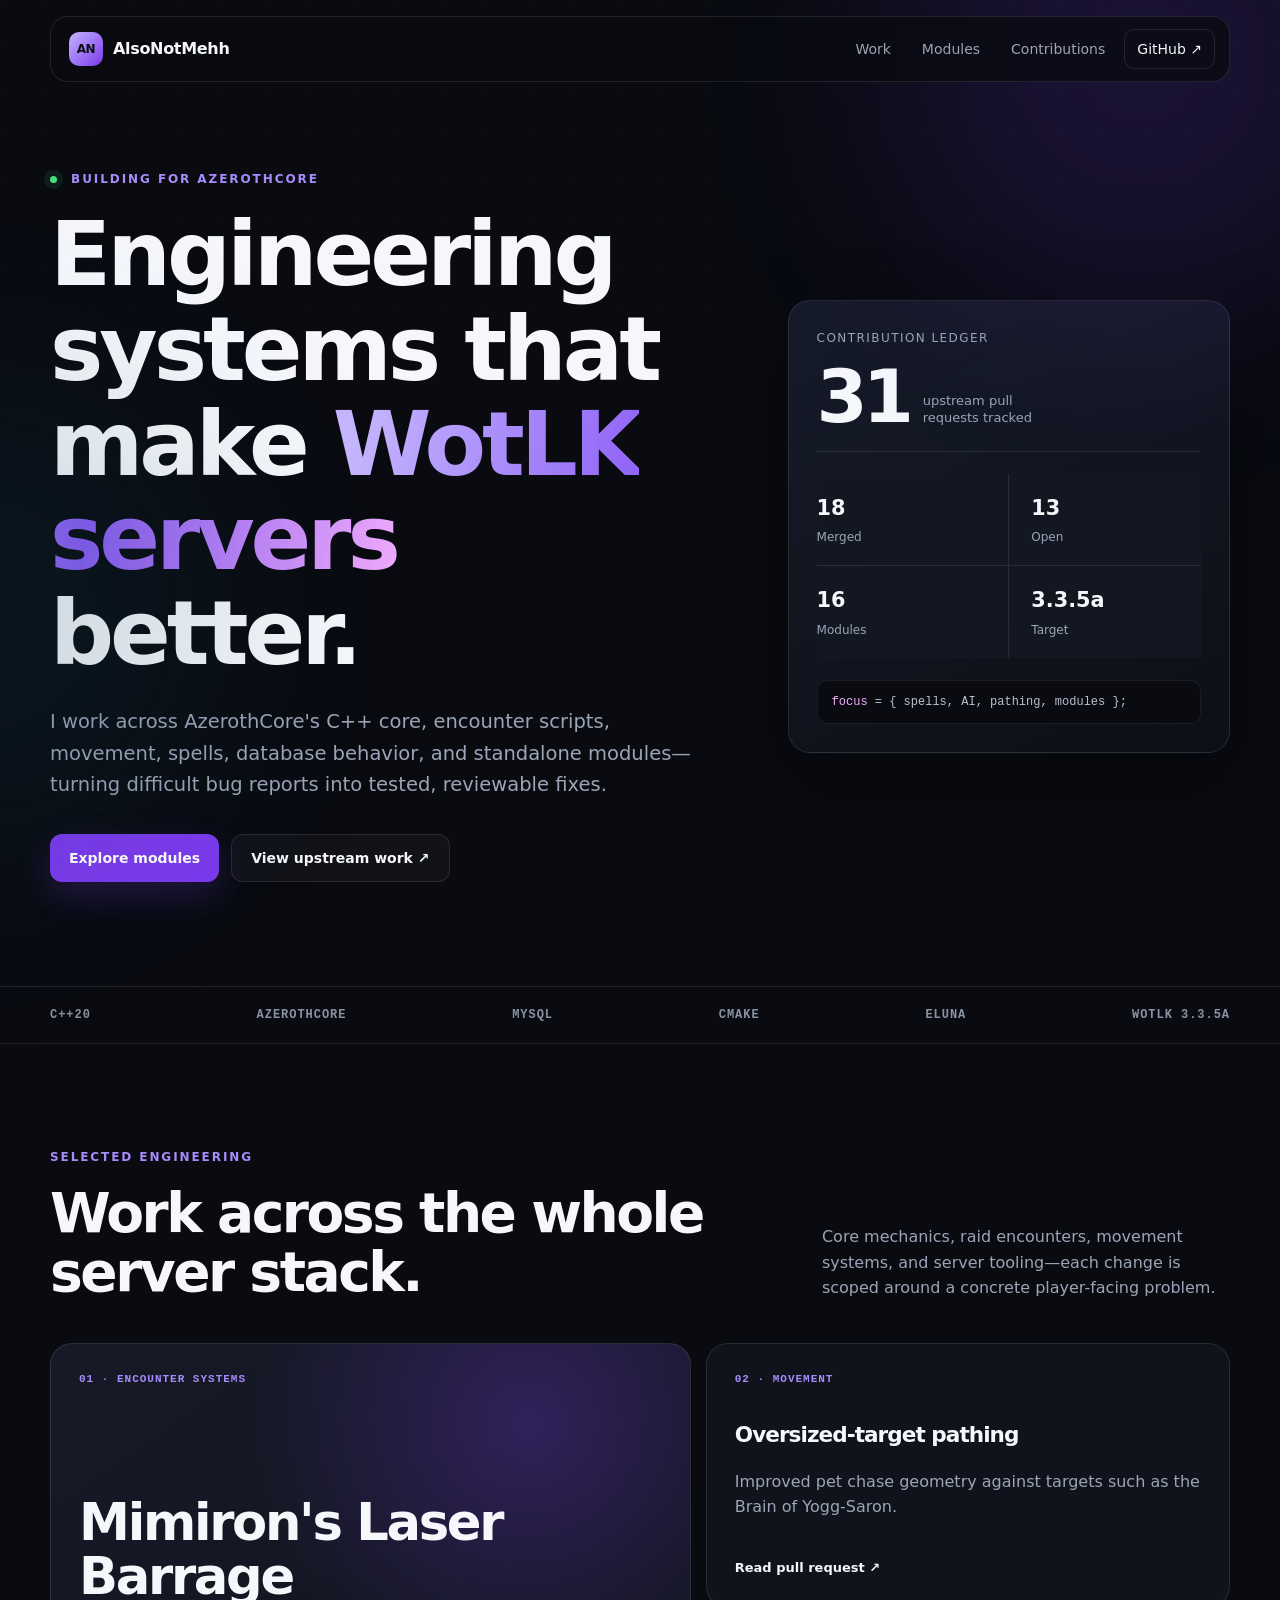
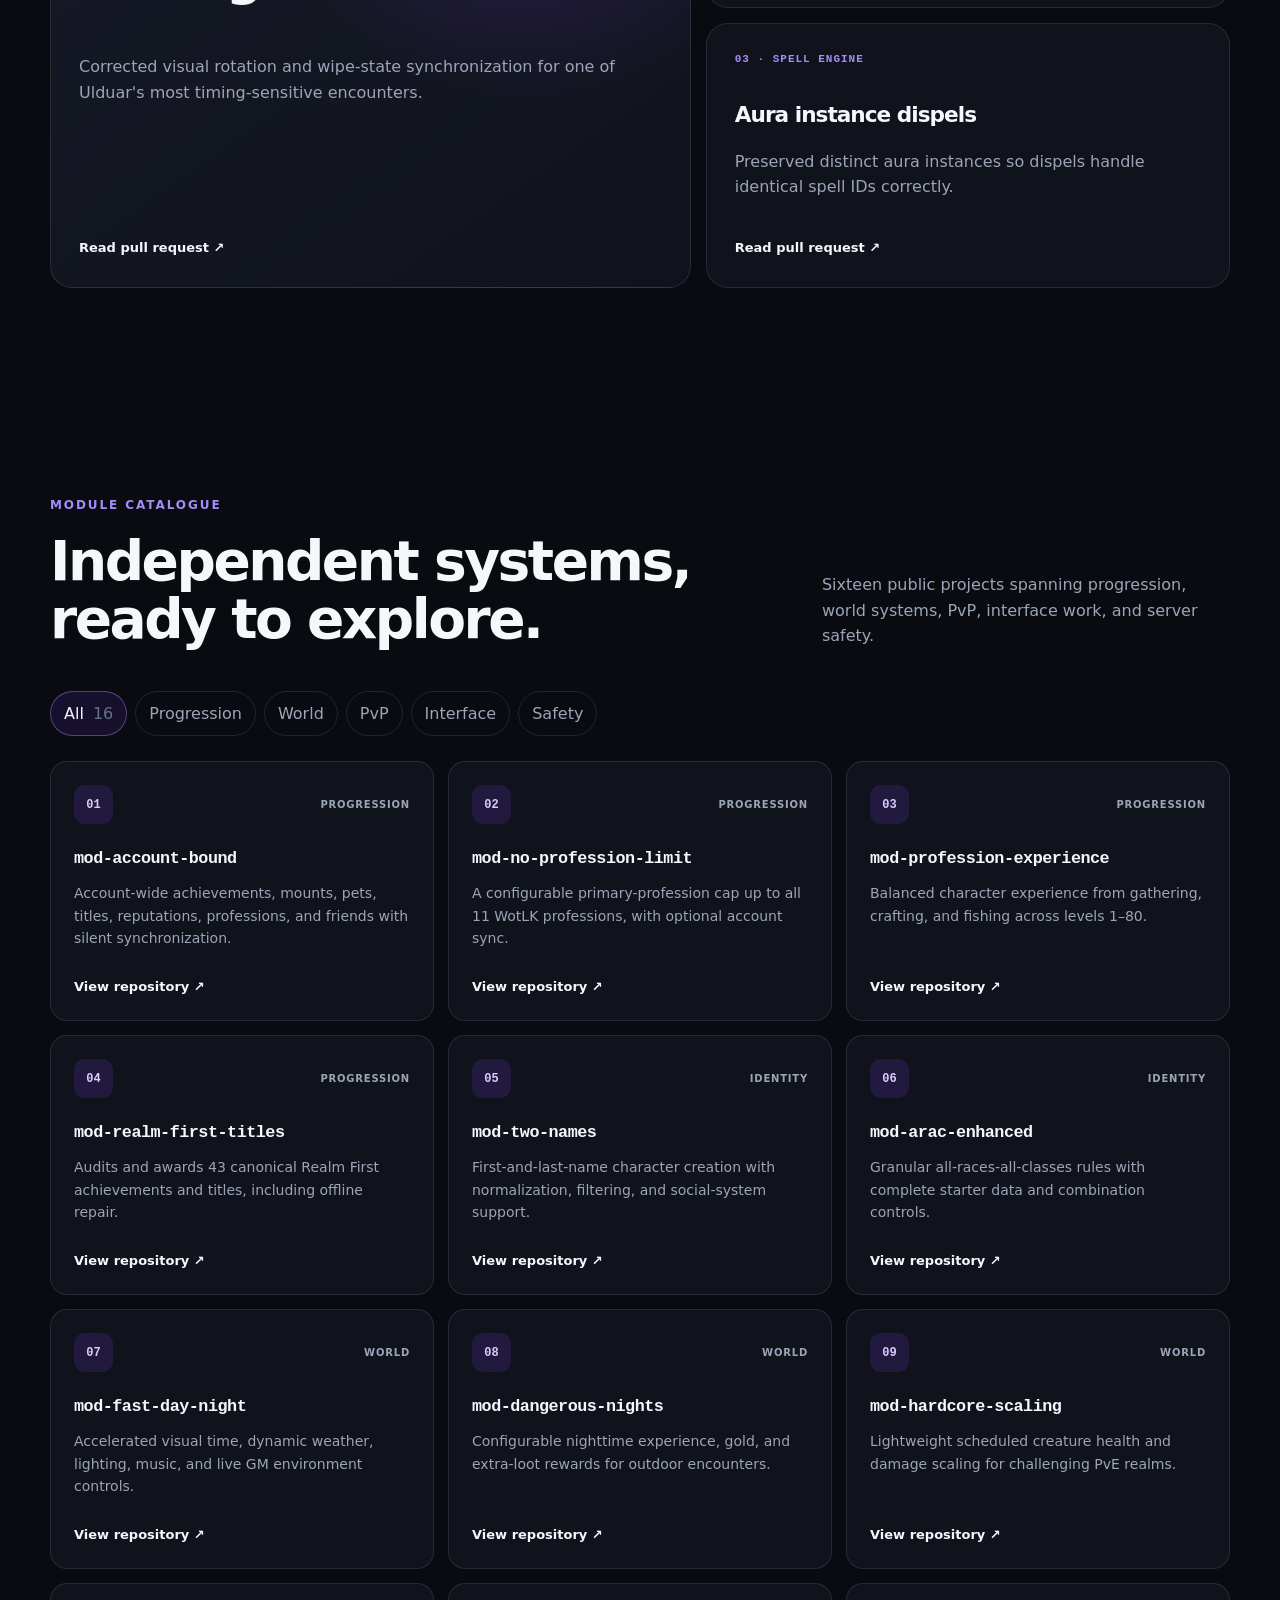
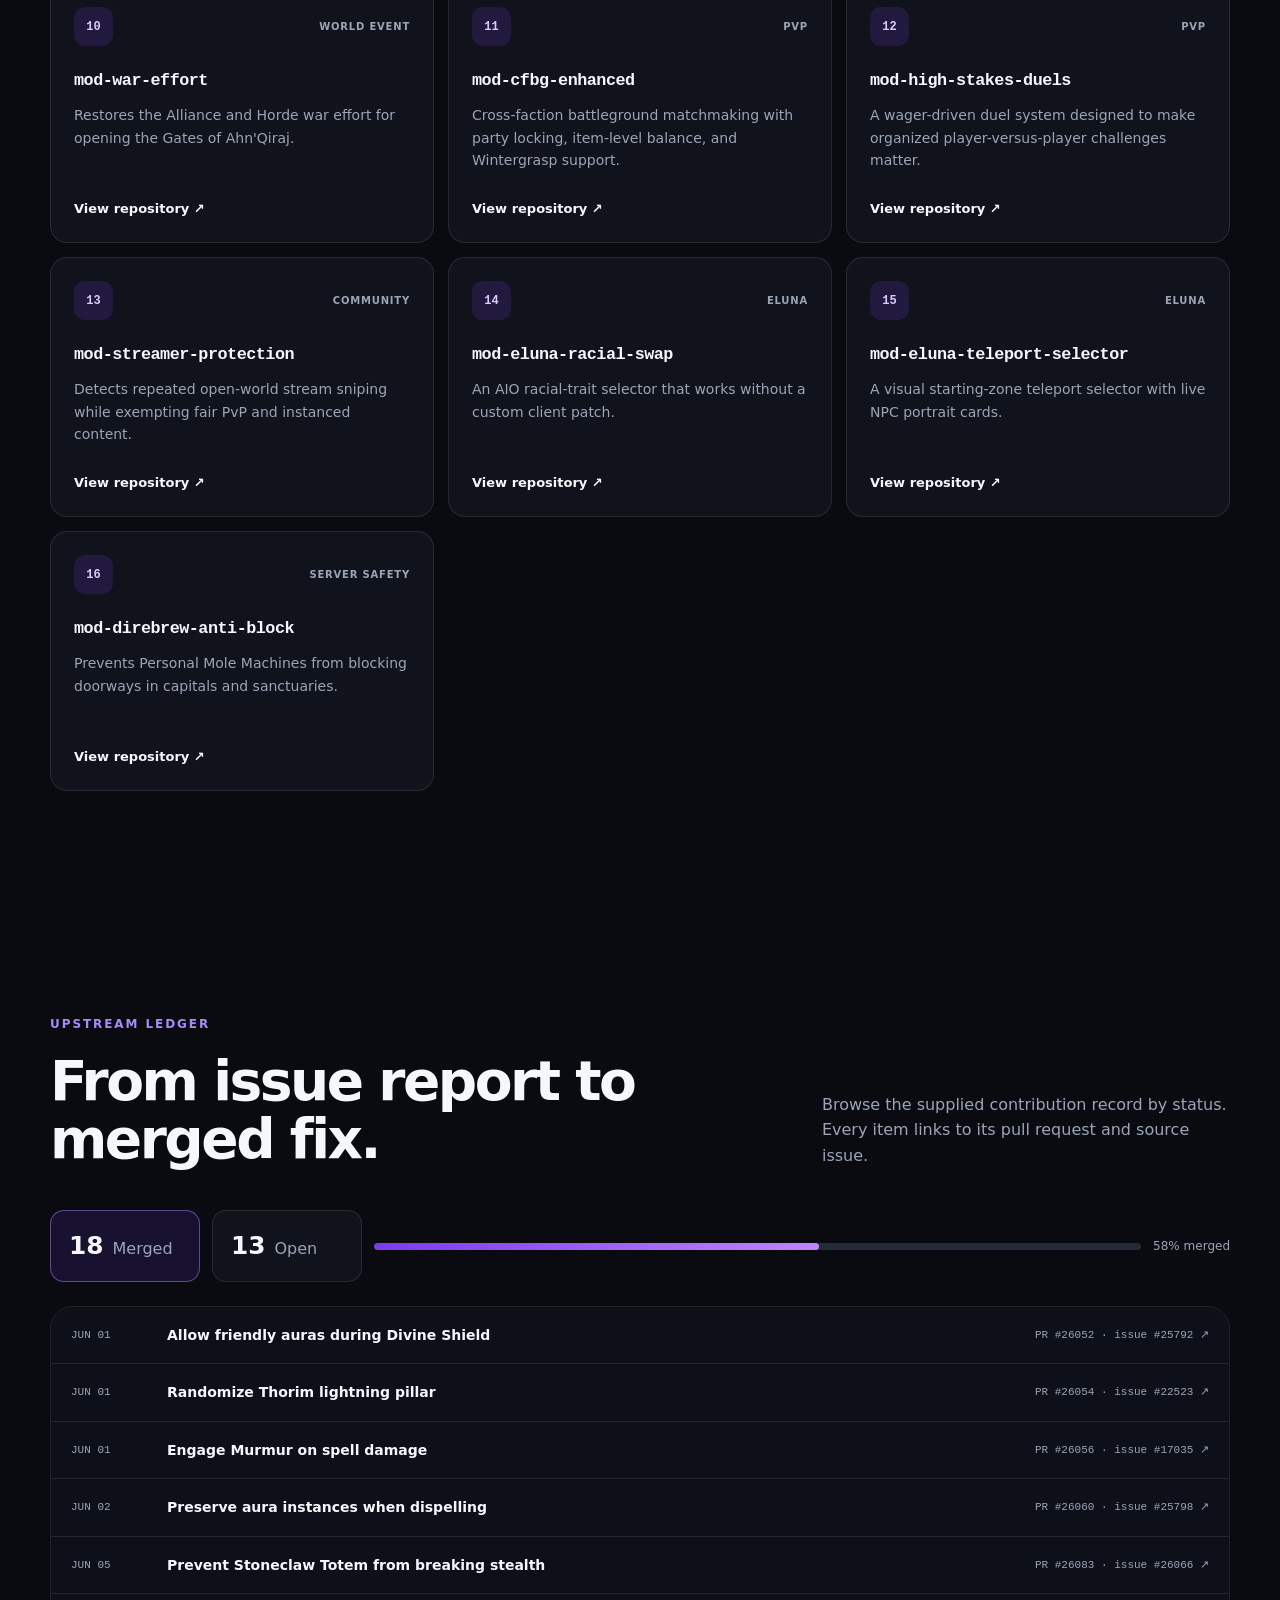
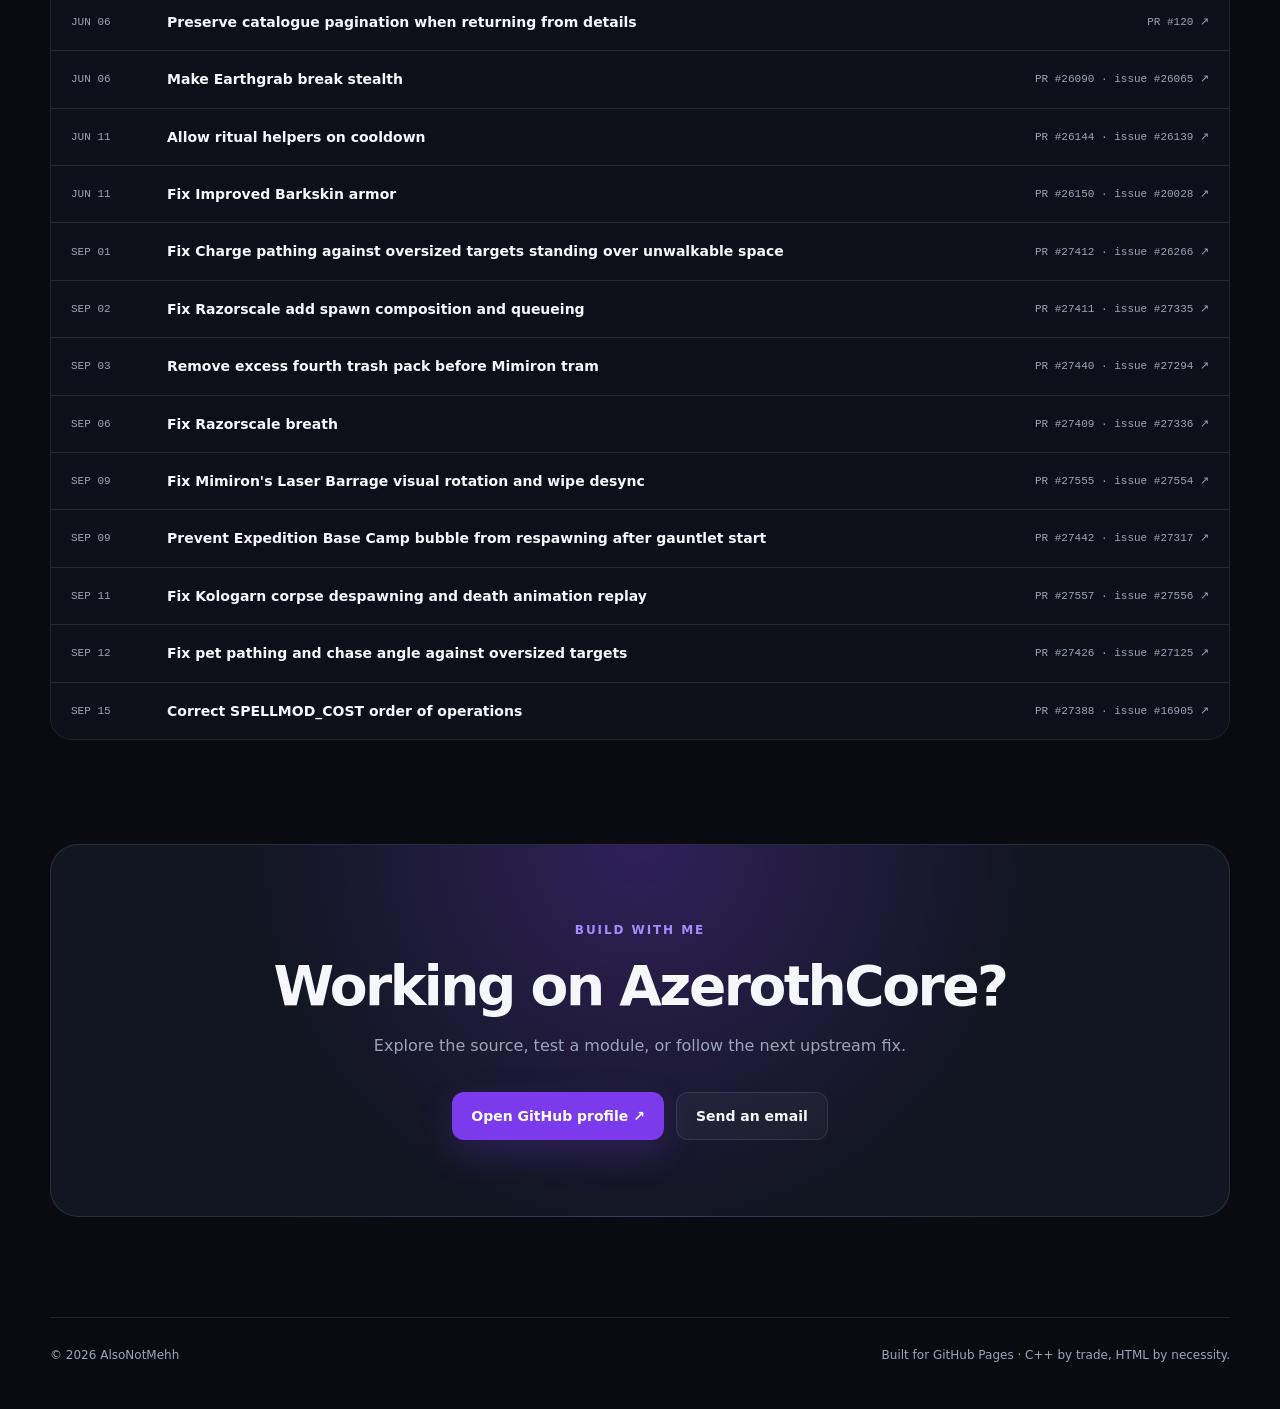
==== index.html @ db401aa8 "deploy: publish portfolio to GitHub Pages" ====
<!doctype html>
<html lang="en">
<head>
  <meta charset="utf-8">
  <meta name="viewport" content="width=device-width, initial-scale=1">
  <meta name="description" content="AzerothCore contributions, C++ engineering, and WotLK modules by AlsoNotMehh.">
  <meta name="theme-color" content="#090b11">
  <meta property="og:title" content="AlsoNotMehh — AzerothCore Developer">
  <meta property="og:description" content="Upstream fixes, WotLK systems engineering, and a growing catalogue of AzerothCore modules.">
  <meta property="og:type" content="website">
  <title>AlsoNotMehh — AzerothCore Developer</title>
  <link rel="icon" href="assets/mark.svg" type="image/svg+xml">
  <link rel="stylesheet" href="assets/styles.css">
  <script src="assets/app.js" defer></script>
</head>
<body>
  <a class="skip-link" href="#main">Skip to content</a>
  <div class="ambient ambient-one" aria-hidden="true"></div>
  <div class="ambient ambient-two" aria-hidden="true"></div>

  <header class="site-header">
    <a class="brand" href="#top" aria-label="AlsoNotMehh home">
      <span class="brand-mark">AN</span>
      <span>AlsoNotMehh</span>
    </a>
    <button class="nav-toggle" type="button" aria-expanded="false" aria-controls="site-nav">Menu</button>
    <nav id="site-nav" class="site-nav" aria-label="Primary navigation">
      <a href="#work">Work</a>
      <a href="#modules">Modules</a>
      <a href="#contributions">Contributions</a>
      <a class="nav-cta" href="https://github.com/AlsoNotMehh" target="_blank" rel="noreferrer">GitHub ↗</a>
    </nav>
  </header>

  <main id="main">
    <section class="hero section" id="top">
      <div class="hero-copy reveal">
        <p class="eyebrow"><span class="status-dot"></span> Building for AzerothCore</p>
        <h1>Engineering systems that make <span>WotLK servers</span> better.</h1>
        <p class="hero-lede">I work across AzerothCore's C++ core, encounter scripts, movement, spells, database behavior, and standalone modules—turning difficult bug reports into tested, reviewable fixes.</p>
        <div class="hero-actions">
          <a class="button button-primary" href="#modules">Explore modules</a>
          <a class="button button-secondary" href="https://github.com/azerothcore/azerothcore-wotlk/pulls?q=is%3Apr+author%3AAlsoNotMehh" target="_blank" rel="noreferrer">View upstream work ↗</a>
        </div>
      </div>
      <aside class="hero-panel reveal" aria-label="Contribution overview">
        <p class="panel-kicker">Contribution ledger</p>
        <div class="hero-metric"><strong>31</strong><span>upstream pull requests tracked</span></div>
        <div class="metric-grid">
          <div><strong>18</strong><span>Merged</span></div>
          <div><strong>13</strong><span>Open</span></div>
          <div><strong>16</strong><span>Modules</span></div>
          <div><strong>3.3.5a</strong><span>Target</span></div>
        </div>
        <div class="code-line"><span>focus</span> = { spells, AI, pathing, modules };</div>
      </aside>
    </section>

    <section class="trust-strip" aria-label="Core technologies">
      <span>C++20</span><span>AzerothCore</span><span>MySQL</span><span>CMake</span><span>Eluna</span><span>WotLK 3.3.5a</span>
    </section>

    <section class="section" id="work">
      <div class="section-heading reveal">
        <div><p class="eyebrow">Selected engineering</p><h2>Work across the whole server stack.</h2></div>
        <p>Core mechanics, raid encounters, movement systems, and server tooling—each change is scoped around a concrete player-facing problem.</p>
      </div>
      <div class="featured-grid">
        <a class="featured-card featured-large reveal" href="https://github.com/azerothcore/azerothcore-wotlk/pull/27555" target="_blank" rel="noreferrer">
          <span class="card-index">01 · Encounter systems</span>
          <h3>Mimiron's Laser Barrage</h3>
          <p>Corrected visual rotation and wipe-state synchronization for one of Ulduar's most timing-sensitive encounters.</p>
          <span class="card-link">Read pull request ↗</span>
        </a>
        <a class="featured-card reveal" href="https://github.com/azerothcore/azerothcore-wotlk/pull/27426" target="_blank" rel="noreferrer">
          <span class="card-index">02 · Movement</span>
          <h3>Oversized-target pathing</h3>
          <p>Improved pet chase geometry against targets such as the Brain of Yogg-Saron.</p>
          <span class="card-link">Read pull request ↗</span>
        </a>
        <a class="featured-card reveal" href="https://github.com/azerothcore/azerothcore-wotlk/pull/26060" target="_blank" rel="noreferrer">
          <span class="card-index">03 · Spell engine</span>
          <h3>Aura instance dispels</h3>
          <p>Preserved distinct aura instances so dispels handle identical spell IDs correctly.</p>
          <span class="card-link">Read pull request ↗</span>
        </a>
      </div>
    </section>

    <section class="section" id="modules">
      <div class="section-heading reveal">
        <div><p class="eyebrow">Module catalogue</p><h2>Independent systems, ready to explore.</h2></div>
        <p>Sixteen public projects spanning progression, world systems, PvP, interface work, and server safety.</p>
      </div>
      <div class="toolbar reveal" role="group" aria-label="Filter modules">
        <button class="filter is-active" type="button" data-filter="all">All <span>16</span></button>
        <button class="filter" type="button" data-filter="progression">Progression</button>
        <button class="filter" type="button" data-filter="world">World</button>
        <button class="filter" type="button" data-filter="pvp">PvP</button>
        <button class="filter" type="button" data-filter="interface">Interface</button>
        <button class="filter" type="button" data-filter="safety">Safety</button>
      </div>
      <div id="module-grid" class="module-grid" aria-live="polite"></div>
    </section>

    <section class="section contributions" id="contributions">
      <div class="section-heading reveal">
        <div><p class="eyebrow">Upstream ledger</p><h2>From issue report to merged fix.</h2></div>
        <p>Browse the supplied contribution record by status. Every item links to its pull request and source issue.</p>
      </div>
      <div class="contribution-summary reveal">
        <button class="status-card is-active" type="button" data-status="merged"><strong>18</strong><span>Merged</span></button>
        <button class="status-card" type="button" data-status="open"><strong>13</strong><span>Open</span></button>
        <div class="progress" aria-label="18 of 31 tracked pull requests merged"><span style="width:58.06%"></span></div>
        <span class="merge-rate">58% merged</span>
      </div>
      <div id="contribution-list" class="contribution-list" aria-live="polite"></div>
    </section>

    <section class="section contact reveal">
      <p class="eyebrow">Build with me</p>
      <h2>Working on AzerothCore?</h2>
      <p>Explore the source, test a module, or follow the next upstream fix.</p>
      <div class="hero-actions">
        <a class="button button-primary" href="https://github.com/AlsoNotMehh" target="_blank" rel="noreferrer">Open GitHub profile ↗</a>
        <a class="button button-secondary" href="mailto:itsbrayanrodriguez@gmail.com">Send an email</a>
      </div>
    </section>
  </main>

  <footer class="site-footer">
    <span>© <span id="year"></span> AlsoNotMehh</span>
    <span>Built for GitHub Pages · C++ by trade, HTML by necessity.</span>
  </footer>
</body>
</html>
---- assets/styles.css ----
:root {
  --bg: #090b11;
  --panel: rgba(18, 22, 33, .78);
  --panel-solid: #121621;
  --text: #f5f7fb;
  --muted: #9ba5b7;
  --line: rgba(255,255,255,.1);
  --purple: #a78bfa;
  --purple-deep: #7c3aed;
  --green: #4ade80;
  --max: 1180px;
  --radius: 22px;
}
* { box-sizing: border-box; }
html { scroll-behavior: smooth; }
body { margin: 0; color: var(--text); background: var(--bg); font-family: Inter, ui-sans-serif, system-ui, -apple-system, BlinkMacSystemFont, "Segoe UI", sans-serif; line-height: 1.6; overflow-x: hidden; }
body::before { content: ""; position: fixed; inset: 0; pointer-events: none; opacity: .32; background-image: linear-gradient(rgba(255,255,255,.025) 1px, transparent 1px), linear-gradient(90deg, rgba(255,255,255,.025) 1px, transparent 1px); background-size: 44px 44px; mask-image: linear-gradient(to bottom, black, transparent 78%); }
a { color: inherit; }
button { font: inherit; }
.skip-link { position: fixed; top: -60px; left: 20px; z-index: 100; padding: 10px 16px; color: #090b11; background: #fff; border-radius: 8px; }
.skip-link:focus { top: 20px; }
.ambient { position: fixed; width: 480px; height: 480px; border-radius: 50%; filter: blur(110px); pointer-events: none; opacity: .17; }
.ambient-one { top: -180px; right: -100px; background: var(--purple-deep); }
.ambient-two { bottom: 5%; left: -260px; background: #164e63; }
.site-header { position: sticky; top: 0; z-index: 20; width: min(calc(100% - 32px), var(--max)); margin: 16px auto 0; padding: 12px 14px 12px 18px; display: flex; align-items: center; justify-content: space-between; border: 1px solid var(--line); border-radius: 18px; background: rgba(9,11,17,.78); backdrop-filter: blur(18px); }
.brand { display: inline-flex; align-items: center; gap: 10px; font-weight: 760; text-decoration: none; letter-spacing: -.02em; }
.brand-mark { display: grid; place-items: center; width: 34px; height: 34px; color: #0b0d13; background: linear-gradient(135deg, #c4b5fd, #7c3aed); border-radius: 10px; font-size: 12px; font-weight: 900; }
.site-nav { display: flex; align-items: center; gap: 7px; }
.site-nav a { padding: 8px 12px; color: var(--muted); text-decoration: none; font-size: 14px; border-radius: 10px; }
.site-nav a:hover, .site-nav a:focus-visible { color: var(--text); background: rgba(255,255,255,.06); }
.site-nav .nav-cta { color: var(--text); border: 1px solid var(--line); }
.nav-toggle { display: none; color: var(--text); border: 1px solid var(--line); background: transparent; border-radius: 10px; padding: 7px 10px; }
.section { width: min(calc(100% - 40px), var(--max)); margin: 0 auto; padding: 104px 0; }
.hero { min-height: 760px; display: grid; grid-template-columns: 1.2fr .8fr; align-items: center; gap: 74px; padding-top: 88px; }
.eyebrow { margin: 0 0 17px; color: var(--purple); font-size: 12px; font-weight: 800; letter-spacing: .16em; text-transform: uppercase; }
.status-dot { display: inline-block; width: 7px; height: 7px; margin-right: 8px; border-radius: 50%; background: var(--green); box-shadow: 0 0 0 6px rgba(74,222,128,.09); }
h1, h2, h3 { margin-top: 0; line-height: 1.06; letter-spacing: -.045em; }
h1 { max-width: 760px; margin-bottom: 25px; font-size: clamp(3.2rem, 7vw, 6.25rem); }
h1 span { color: transparent; background: linear-gradient(100deg, #c4b5fd 5%, #8b5cf6 52%, #f0abfc); background-clip: text; -webkit-background-clip: text; }
h2 { margin-bottom: 0; font-size: clamp(2.15rem, 4.3vw, 4rem); }
h3 { font-size: 1.35rem; }
.hero-lede { max-width: 690px; margin: 0; color: var(--muted); font-size: clamp(1.05rem, 1.8vw, 1.22rem); }
.hero-actions { display: flex; flex-wrap: wrap; gap: 12px; margin-top: 34px; }
.button { display: inline-flex; align-items: center; justify-content: center; min-height: 48px; padding: 0 19px; border-radius: 12px; text-decoration: none; font-size: 14px; font-weight: 750; transition: transform .2s ease, border-color .2s ease, background .2s ease; }
.button:hover { transform: translateY(-2px); }
.button-primary { color: #fff; background: var(--purple-deep); box-shadow: 0 13px 35px rgba(124,58,237,.22); }
.button-primary:hover { background: #8b5cf6; }
.button-secondary { border: 1px solid var(--line); background: rgba(255,255,255,.035); }
.button-secondary:hover { border-color: rgba(255,255,255,.24); }
.hero-panel { padding: 28px; border: 1px solid var(--line); border-radius: var(--radius); background: linear-gradient(155deg, rgba(24,29,44,.92), rgba(13,16,24,.88)); box-shadow: 0 30px 80px rgba(0,0,0,.35); transform: rotate(1.4deg); }
.panel-kicker { margin: 0 0 20px; color: var(--muted); font-size: 12px; letter-spacing: .12em; text-transform: uppercase; }
.hero-metric { display: flex; align-items: end; gap: 14px; padding-bottom: 24px; border-bottom: 1px solid var(--line); }
.hero-metric strong { font-size: 4.6rem; line-height: .8; letter-spacing: -.07em; }
.hero-metric span { max-width: 130px; color: var(--muted); font-size: 13px; line-height: 1.35; }
.metric-grid { display: grid; grid-template-columns: 1fr 1fr; gap: 1px; margin: 22px 0; background: var(--line); }
.metric-grid div { display: flex; flex-direction: column; gap: 3px; padding: 18px 0; background: #131722; }
.metric-grid div:nth-child(even) { padding-left: 22px; }
.metric-grid strong { font-size: 1.3rem; }
.metric-grid span { color: var(--muted); font-size: 12px; }
.code-line { padding: 12px 14px; color: #b8c0d1; background: #090b11; border: 1px solid rgba(255,255,255,.07); border-radius: 10px; font: 12px/1.5 ui-monospace, SFMono-Regular, Menlo, monospace; }
.code-line span { color: #f0abfc; }
.trust-strip { width: 100%; padding: 22px max(20px, calc((100% - var(--max)) / 2)); display: flex; flex-wrap: wrap; justify-content: space-between; gap: 20px; color: #8993a5; border-top: 1px solid var(--line); border-bottom: 1px solid var(--line); font: 700 12px/1 ui-monospace, monospace; letter-spacing: .08em; text-transform: uppercase; }
.section-heading { display: grid; grid-template-columns: 1.15fr .65fr; gap: 50px; align-items: end; margin-bottom: 42px; }
.section-heading > p { margin: 0; color: var(--muted); }
.featured-grid { display: grid; grid-template-columns: 1.1fr .9fr; gap: 15px; }
.featured-card { min-height: 265px; padding: 28px; display: flex; flex-direction: column; border: 1px solid var(--line); border-radius: var(--radius); background: var(--panel); text-decoration: none; transition: transform .25s ease, border-color .25s ease, background .25s ease; }
.featured-card:hover { transform: translateY(-4px); border-color: rgba(167,139,250,.4); background: #171b29; }
.featured-large { grid-row: span 2; min-height: 545px; justify-content: end; background: radial-gradient(circle at 75% 15%, rgba(124,58,237,.28), transparent 42%), linear-gradient(145deg, #161a27, #10131c); }
.featured-large h3 { max-width: 480px; font-size: clamp(2.25rem, 4vw, 4.1rem); }
.featured-card p { max-width: 540px; margin: 0 0 24px; color: var(--muted); }
.card-index { margin-bottom: auto; color: var(--purple); font: 700 11px/1.3 ui-monospace, monospace; text-transform: uppercase; letter-spacing: .09em; }
.featured-card:not(.featured-large) .card-index { margin-bottom: 38px; }
.card-link { margin-top: auto; font-size: 13px; font-weight: 750; }
.toolbar { display: flex; flex-wrap: wrap; gap: 8px; margin-bottom: 25px; }
.filter { padding: 9px 13px; color: var(--muted); border: 1px solid var(--line); border-radius: 999px; background: transparent; cursor: pointer; }
.filter span { padding-left: 4px; color: #697386; }
.filter:hover, .filter.is-active { color: var(--text); border-color: rgba(167,139,250,.42); background: rgba(124,58,237,.13); }
.module-grid { display: grid; grid-template-columns: repeat(3, 1fr); gap: 14px; }
.module-card { min-height: 260px; padding: 23px; display: flex; flex-direction: column; border: 1px solid var(--line); border-radius: 17px; background: var(--panel); transition: transform .22s ease, border-color .22s ease; }
.module-card:hover { transform: translateY(-3px); border-color: rgba(167,139,250,.34); }
.module-top { display: flex; align-items: center; justify-content: space-between; margin-bottom: 25px; }
.module-icon { display: grid; place-items: center; width: 39px; height: 39px; color: #d8ccff; background: rgba(124,58,237,.17); border-radius: 11px; font: 800 12px/1 ui-monospace, monospace; }
.module-category { color: var(--muted); font-size: 10px; font-weight: 750; text-transform: uppercase; letter-spacing: .08em; }
.module-card h3 { margin-bottom: 12px; font: 720 1.05rem/1.25 ui-monospace, SFMono-Regular, Menlo, monospace; letter-spacing: -.03em; }
.module-card p { margin: 0 0 24px; color: var(--muted); font-size: 14px; }
.module-card a { margin-top: auto; text-decoration: none; font-size: 13px; font-weight: 750; }
.module-card a:hover { color: var(--purple); }
.contributions { padding-top: 120px; }
.contribution-summary { display: grid; grid-template-columns: 150px 150px 1fr auto; gap: 12px; align-items: center; margin-bottom: 24px; }
.status-card { padding: 15px 18px; display: flex; align-items: baseline; gap: 9px; color: var(--muted); border: 1px solid var(--line); border-radius: 14px; background: var(--panel); cursor: pointer; text-align: left; }
.status-card strong { color: var(--text); font-size: 1.55rem; }
.status-card.is-active { border-color: rgba(167,139,250,.48); background: rgba(124,58,237,.14); }
.progress { height: 7px; overflow: hidden; border-radius: 999px; background: #252a37; }
.progress span { display: block; height: 100%; background: linear-gradient(90deg, #7c3aed, #c084fc); border-radius: inherit; }
.merge-rate { color: var(--muted); font-size: 12px; }
.contribution-list { border: 1px solid var(--line); border-radius: var(--radius); overflow: hidden; }
.contribution-item { display: grid; grid-template-columns: 78px 1fr auto; gap: 18px; align-items: center; padding: 17px 20px; color: inherit; border-bottom: 1px solid var(--line); background: rgba(15,18,27,.76); text-decoration: none; }
.contribution-item:last-child { border-bottom: 0; }
.contribution-item:hover { background: rgba(27,31,45,.9); }
.contribution-date { color: var(--muted); font: 11px/1.3 ui-monospace, monospace; text-transform: uppercase; }
.contribution-title { font-size: 14px; font-weight: 650; }
.contribution-meta { color: var(--muted); font: 11px/1.3 ui-monospace, monospace; white-space: nowrap; }
.contact { margin-bottom: 100px; padding: 76px; text-align: center; border: 1px solid var(--line); border-radius: 28px; background: radial-gradient(circle at 50% 0, rgba(124,58,237,.28), transparent 55%), var(--panel-solid); }
.contact h2 { margin-bottom: 17px; }
.contact > p:not(.eyebrow) { margin: 0; color: var(--muted); }
.contact .hero-actions { justify-content: center; }
.site-footer { width: min(calc(100% - 40px), var(--max)); margin: 0 auto; padding: 28px 0 44px; display: flex; justify-content: space-between; gap: 20px; color: var(--muted); border-top: 1px solid var(--line); font-size: 12px; }
.reveal { opacity: 0; transform: translateY(16px); transition: opacity .55s ease, transform .55s ease; }
.reveal.is-visible { opacity: 1; transform: none; }
@media (max-width: 900px) {
  .hero { min-height: auto; grid-template-columns: 1fr; gap: 48px; padding-top: 110px; }
  .hero-panel { transform: none; }
  .section-heading { grid-template-columns: 1fr; gap: 18px; }
  .featured-grid { grid-template-columns: 1fr; }
  .featured-large { min-height: 460px; grid-row: auto; }
  .module-grid { grid-template-columns: repeat(2, 1fr); }
  .contribution-summary { grid-template-columns: 1fr 1fr; }
  .progress { grid-column: 1 / -1; }
}
@media (max-width: 640px) {
  .site-header { margin-top: 9px; }
  .nav-toggle { display: block; }
  .site-nav { position: absolute; top: calc(100% + 8px); left: 0; right: 0; display: none; flex-direction: column; align-items: stretch; padding: 10px; border: 1px solid var(--line); border-radius: 14px; background: #0d1018; }
  .site-nav.is-open { display: flex; }
  .section { width: min(calc(100% - 28px), var(--max)); padding: 78px 0; }
  .hero { padding-top: 96px; }
  h1 { font-size: clamp(2.8rem, 14vw, 4.2rem); }
  .trust-strip { justify-content: flex-start; }
  .module-grid { grid-template-columns: 1fr; }
  .contribution-item { grid-template-columns: 1fr auto; gap: 6px 12px; }
  .contribution-date { grid-column: 1 / -1; }
  .contribution-title { font-size: 13px; }
  .contact { padding: 54px 24px; margin-bottom: 60px; }
  .site-footer { flex-direction: column; }
}
@media (prefers-reduced-motion: reduce) {
  *, *::before, *::after { scroll-behavior: auto !important; transition: none !important; }
  .reveal { opacity: 1; transform: none; }
}
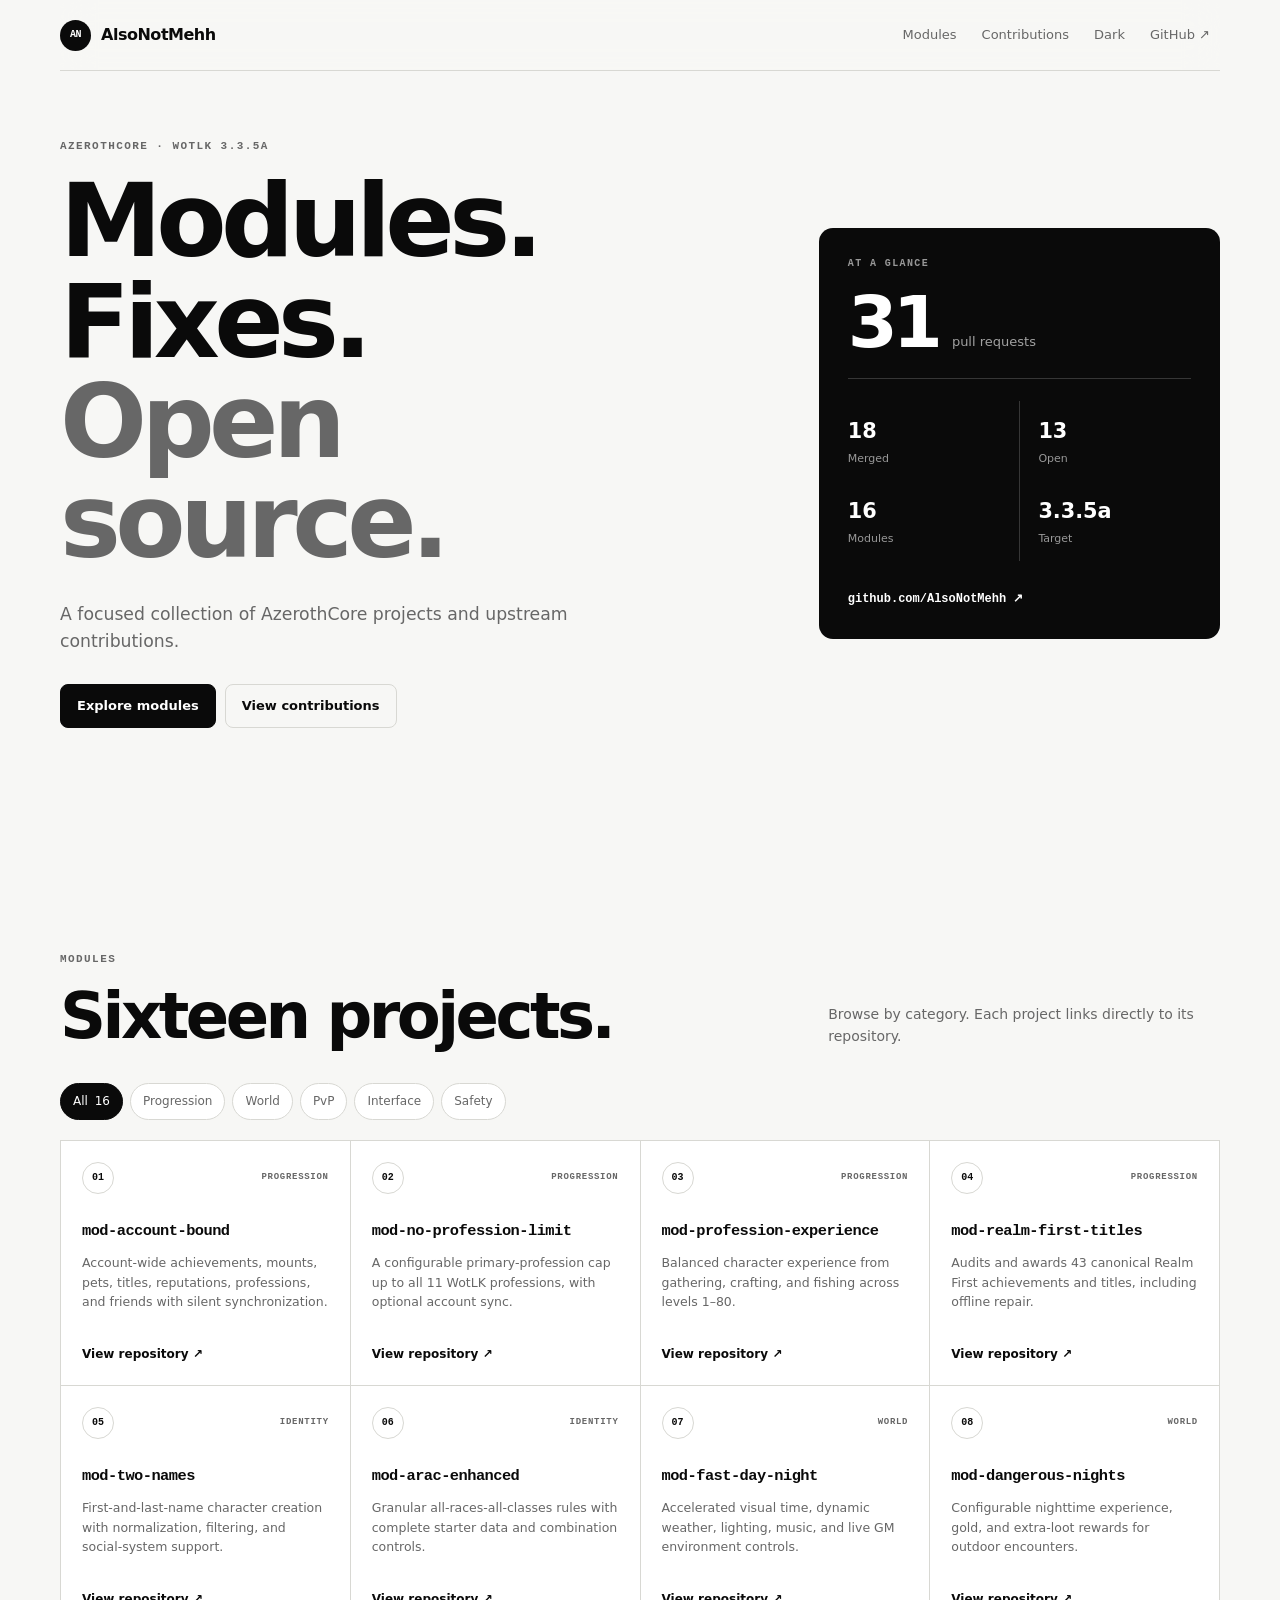
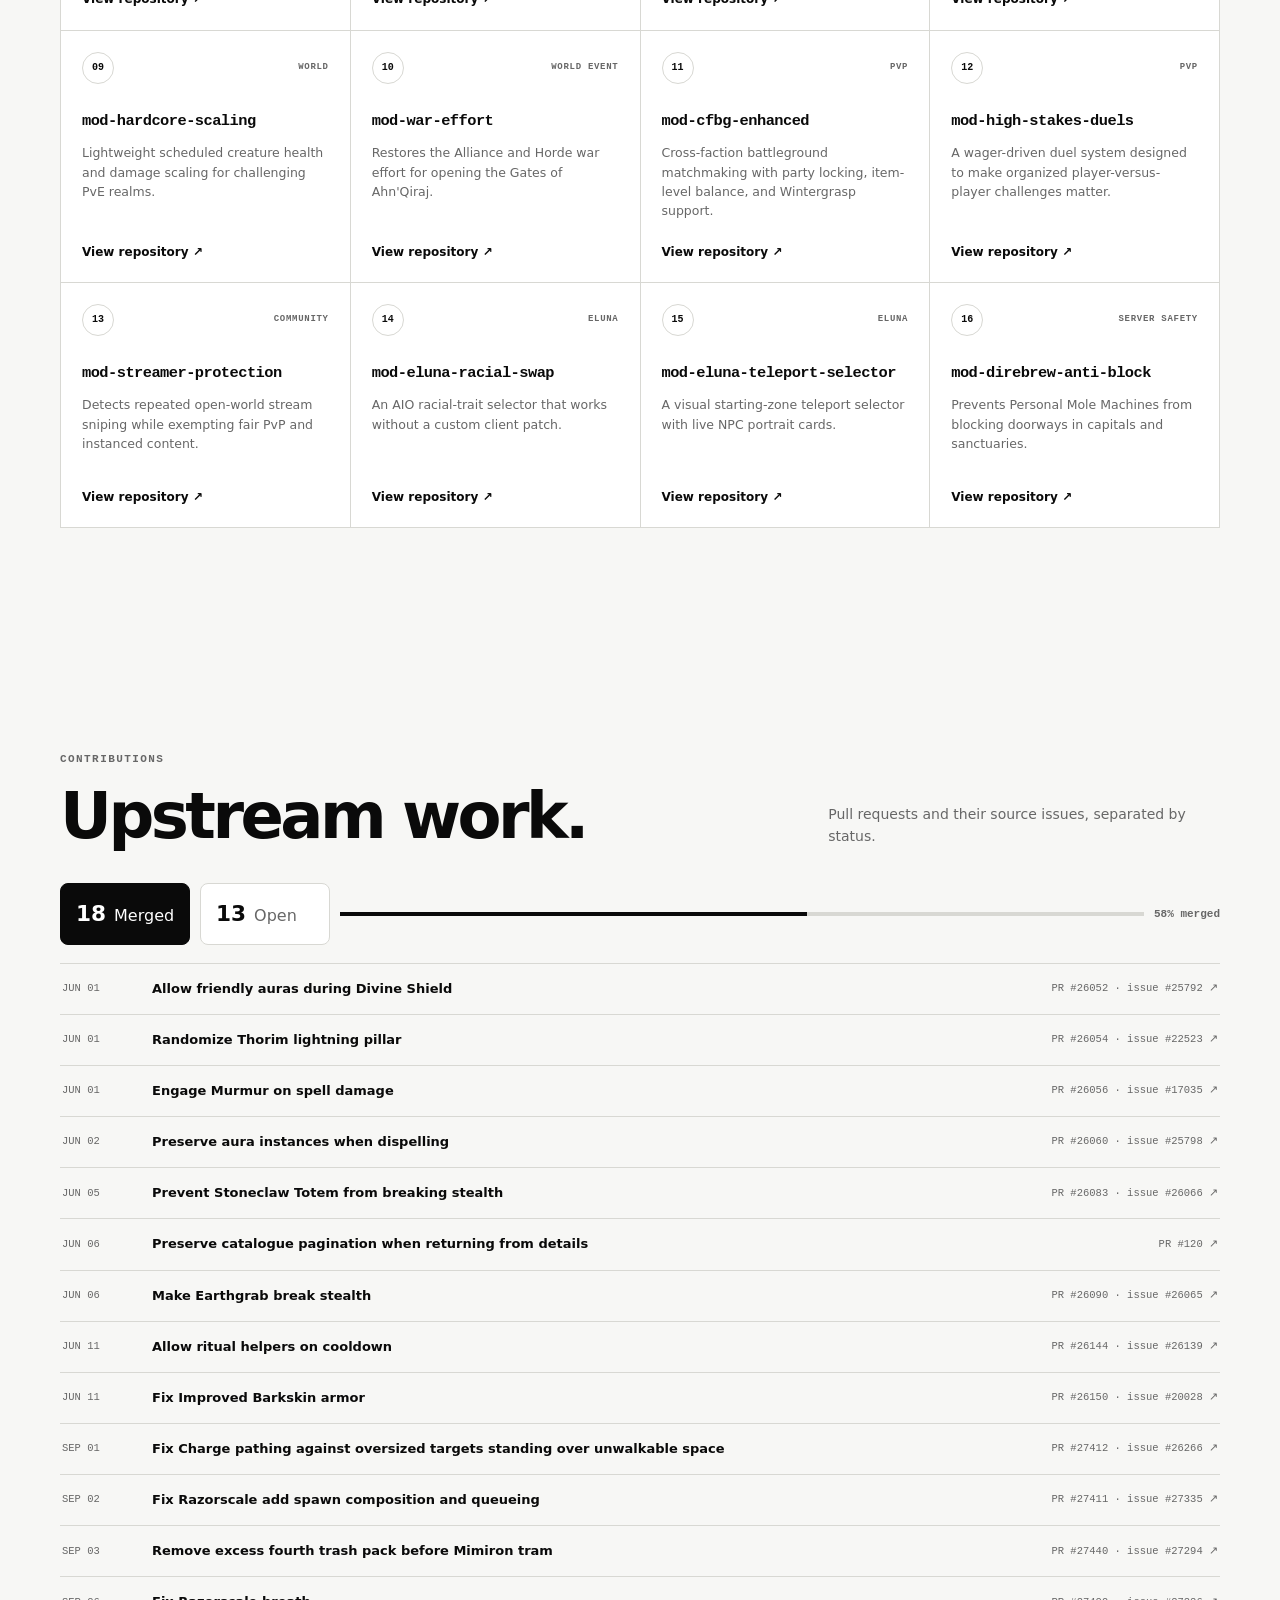
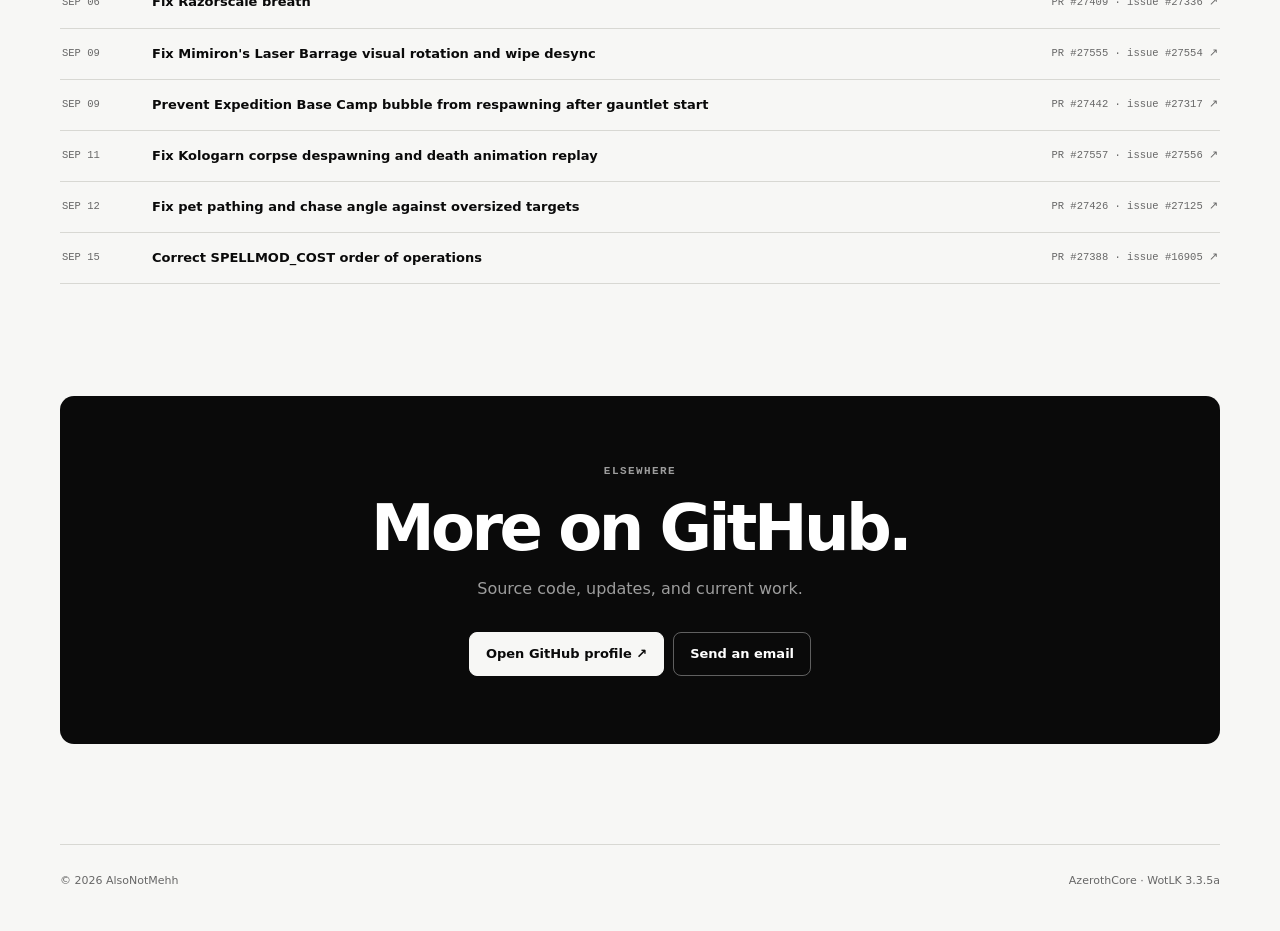
==== commit 6913fab6: "deploy: publish simplified monochrome portfolio" ====
--- a/index.html
+++ b/index.html
@@ -3,21 +3,18 @@
 <head>
   <meta charset="utf-8">
   <meta name="viewport" content="width=device-width, initial-scale=1">
-  <meta name="description" content="AzerothCore contributions, C++ engineering, and WotLK modules by AlsoNotMehh.">
-  <meta name="theme-color" content="#090b11">
-  <meta property="og:title" content="AlsoNotMehh — AzerothCore Developer">
-  <meta property="og:description" content="Upstream fixes, WotLK systems engineering, and a growing catalogue of AzerothCore modules.">
+  <meta name="description" content="AzerothCore modules, fixes, and open-source work by AlsoNotMehh.">
+  <meta name="theme-color" content="#0a0a0a">
+  <meta property="og:title" content="AlsoNotMehh — AzerothCore Projects">
+  <meta property="og:description" content="AzerothCore modules, fixes, and open-source work.">
   <meta property="og:type" content="website">
-  <title>AlsoNotMehh — AzerothCore Developer</title>
+  <title>AlsoNotMehh — AzerothCore Projects</title>
   <link rel="icon" href="assets/mark.svg" type="image/svg+xml">
   <link rel="stylesheet" href="assets/styles.css">
   <script src="assets/app.js" defer></script>
 </head>
 <body>
   <a class="skip-link" href="#main">Skip to content</a>
-  <div class="ambient ambient-one" aria-hidden="true"></div>
-  <div class="ambient ambient-two" aria-hidden="true"></div>
-
   <header class="site-header">
     <a class="brand" href="#top" aria-label="AlsoNotMehh home">
       <span class="brand-mark">AN</span>
@@ -25,72 +22,41 @@
     </a>
     <button class="nav-toggle" type="button" aria-expanded="false" aria-controls="site-nav">Menu</button>
     <nav id="site-nav" class="site-nav" aria-label="Primary navigation">
-      <a href="#work">Work</a>
       <a href="#modules">Modules</a>
       <a href="#contributions">Contributions</a>
-      <a class="nav-cta" href="https://github.com/AlsoNotMehh" target="_blank" rel="noreferrer">GitHub ↗</a>
+      <button class="theme-toggle" type="button" aria-label="Switch color theme">Theme</button>
+      <a href="https://github.com/AlsoNotMehh" target="_blank" rel="noreferrer">GitHub ↗</a>
     </nav>
   </header>
 
   <main id="main">
     <section class="hero section" id="top">
       <div class="hero-copy reveal">
-        <p class="eyebrow"><span class="status-dot"></span> Building for AzerothCore</p>
-        <h1>Engineering systems that make <span>WotLK servers</span> better.</h1>
-        <p class="hero-lede">I work across AzerothCore's C++ core, encounter scripts, movement, spells, database behavior, and standalone modules—turning difficult bug reports into tested, reviewable fixes.</p>
+        <p class="eyebrow">AzerothCore · WotLK 3.3.5a</p>
+        <h1>Modules.<br>Fixes.<br><span>Open source.</span></h1>
+        <p class="hero-lede">A focused collection of AzerothCore projects and upstream contributions.</p>
         <div class="hero-actions">
           <a class="button button-primary" href="#modules">Explore modules</a>
-          <a class="button button-secondary" href="https://github.com/azerothcore/azerothcore-wotlk/pulls?q=is%3Apr+author%3AAlsoNotMehh" target="_blank" rel="noreferrer">View upstream work ↗</a>
+          <a class="button button-secondary" href="#contributions">View contributions</a>
         </div>
       </div>
       <aside class="hero-panel reveal" aria-label="Contribution overview">
-        <p class="panel-kicker">Contribution ledger</p>
-        <div class="hero-metric"><strong>31</strong><span>upstream pull requests tracked</span></div>
+        <p class="panel-kicker">At a glance</p>
+        <div class="hero-metric"><strong>31</strong><span>pull requests</span></div>
         <div class="metric-grid">
           <div><strong>18</strong><span>Merged</span></div>
           <div><strong>13</strong><span>Open</span></div>
           <div><strong>16</strong><span>Modules</span></div>
           <div><strong>3.3.5a</strong><span>Target</span></div>
         </div>
-        <div class="code-line"><span>focus</span> = { spells, AI, pathing, modules };</div>
+        <a class="panel-link" href="https://github.com/AlsoNotMehh" target="_blank" rel="noreferrer">github.com/AlsoNotMehh ↗</a>
       </aside>
-    </section>
-
-    <section class="trust-strip" aria-label="Core technologies">
-      <span>C++20</span><span>AzerothCore</span><span>MySQL</span><span>CMake</span><span>Eluna</span><span>WotLK 3.3.5a</span>
-    </section>
-
-    <section class="section" id="work">
-      <div class="section-heading reveal">
-        <div><p class="eyebrow">Selected engineering</p><h2>Work across the whole server stack.</h2></div>
-        <p>Core mechanics, raid encounters, movement systems, and server tooling—each change is scoped around a concrete player-facing problem.</p>
-      </div>
-      <div class="featured-grid">
-        <a class="featured-card featured-large reveal" href="https://github.com/azerothcore/azerothcore-wotlk/pull/27555" target="_blank" rel="noreferrer">
-          <span class="card-index">01 · Encounter systems</span>
-          <h3>Mimiron's Laser Barrage</h3>
-          <p>Corrected visual rotation and wipe-state synchronization for one of Ulduar's most timing-sensitive encounters.</p>
-          <span class="card-link">Read pull request ↗</span>
-        </a>
-        <a class="featured-card reveal" href="https://github.com/azerothcore/azerothcore-wotlk/pull/27426" target="_blank" rel="noreferrer">
-          <span class="card-index">02 · Movement</span>
-          <h3>Oversized-target pathing</h3>
-          <p>Improved pet chase geometry against targets such as the Brain of Yogg-Saron.</p>
-          <span class="card-link">Read pull request ↗</span>
-        </a>
-        <a class="featured-card reveal" href="https://github.com/azerothcore/azerothcore-wotlk/pull/26060" target="_blank" rel="noreferrer">
-          <span class="card-index">03 · Spell engine</span>
-          <h3>Aura instance dispels</h3>
-          <p>Preserved distinct aura instances so dispels handle identical spell IDs correctly.</p>
-          <span class="card-link">Read pull request ↗</span>
-        </a>
-      </div>
     </section>
 
     <section class="section" id="modules">
       <div class="section-heading reveal">
-        <div><p class="eyebrow">Module catalogue</p><h2>Independent systems, ready to explore.</h2></div>
-        <p>Sixteen public projects spanning progression, world systems, PvP, interface work, and server safety.</p>
+        <div><p class="eyebrow">Modules</p><h2>Sixteen projects.</h2></div>
+        <p>Browse by category. Each project links directly to its repository.</p>
       </div>
       <div class="toolbar reveal" role="group" aria-label="Filter modules">
         <button class="filter is-active" type="button" data-filter="all">All <span>16</span></button>
@@ -105,8 +71,8 @@
 
     <section class="section contributions" id="contributions">
       <div class="section-heading reveal">
-        <div><p class="eyebrow">Upstream ledger</p><h2>From issue report to merged fix.</h2></div>
-        <p>Browse the supplied contribution record by status. Every item links to its pull request and source issue.</p>
+        <div><p class="eyebrow">Contributions</p><h2>Upstream work.</h2></div>
+        <p>Pull requests and their source issues, separated by status.</p>
       </div>
       <div class="contribution-summary reveal">
         <button class="status-card is-active" type="button" data-status="merged"><strong>18</strong><span>Merged</span></button>
@@ -118,9 +84,9 @@
     </section>
 
     <section class="section contact reveal">
-      <p class="eyebrow">Build with me</p>
-      <h2>Working on AzerothCore?</h2>
-      <p>Explore the source, test a module, or follow the next upstream fix.</p>
+      <p class="eyebrow">Elsewhere</p>
+      <h2>More on GitHub.</h2>
+      <p>Source code, updates, and current work.</p>
       <div class="hero-actions">
         <a class="button button-primary" href="https://github.com/AlsoNotMehh" target="_blank" rel="noreferrer">Open GitHub profile ↗</a>
         <a class="button button-secondary" href="mailto:itsbrayanrodriguez@gmail.com">Send an email</a>
@@ -130,7 +96,7 @@
 
   <footer class="site-footer">
     <span>© <span id="year"></span> AlsoNotMehh</span>
-    <span>Built for GitHub Pages · C++ by trade, HTML by necessity.</span>
+    <span>AzerothCore · WotLK 3.3.5a</span>
   </footer>
 </body>
 </html>
--- a/assets/styles.css
+++ b/assets/styles.css
@@ -1,136 +1,160 @@
 :root {
-  --bg: #090b11;
-  --panel: rgba(18, 22, 33, .78);
-  --panel-solid: #121621;
-  --text: #f5f7fb;
-  --muted: #9ba5b7;
-  --line: rgba(255,255,255,.1);
-  --purple: #a78bfa;
-  --purple-deep: #7c3aed;
-  --green: #4ade80;
-  --max: 1180px;
-  --radius: 22px;
+  color-scheme: light;
+  --bg: #f7f7f5;
+  --surface: #ffffff;
+  --surface-2: #efefec;
+  --ink: #0a0a0a;
+  --muted: #676767;
+  --line: #d8d8d3;
+  --inverse: #ffffff;
+  --inverse-bg: #0a0a0a;
+  --max: 1160px;
 }
+
+:root[data-theme="dark"] {
+  color-scheme: dark;
+  --bg: #0a0a0a;
+  --surface: #111111;
+  --surface-2: #191919;
+  --ink: #f5f5f2;
+  --muted: #9a9a96;
+  --line: #303030;
+  --inverse: #0a0a0a;
+  --inverse-bg: #f5f5f2;
+}
+
 * { box-sizing: border-box; }
 html { scroll-behavior: smooth; }
-body { margin: 0; color: var(--text); background: var(--bg); font-family: Inter, ui-sans-serif, system-ui, -apple-system, BlinkMacSystemFont, "Segoe UI", sans-serif; line-height: 1.6; overflow-x: hidden; }
-body::before { content: ""; position: fixed; inset: 0; pointer-events: none; opacity: .32; background-image: linear-gradient(rgba(255,255,255,.025) 1px, transparent 1px), linear-gradient(90deg, rgba(255,255,255,.025) 1px, transparent 1px); background-size: 44px 44px; mask-image: linear-gradient(to bottom, black, transparent 78%); }
+body {
+  margin: 0;
+  color: var(--ink);
+  background: var(--bg);
+  font-family: Inter, ui-sans-serif, system-ui, -apple-system, BlinkMacSystemFont, "Segoe UI", sans-serif;
+  line-height: 1.55;
+  transition: color .2s ease, background .2s ease;
+}
 a { color: inherit; }
-button { font: inherit; }
-.skip-link { position: fixed; top: -60px; left: 20px; z-index: 100; padding: 10px 16px; color: #090b11; background: #fff; border-radius: 8px; }
+button { color: inherit; font: inherit; }
+.skip-link { position: fixed; top: -60px; left: 20px; z-index: 100; padding: 10px 16px; color: var(--inverse); background: var(--inverse-bg); border-radius: 7px; }
 .skip-link:focus { top: 20px; }
-.ambient { position: fixed; width: 480px; height: 480px; border-radius: 50%; filter: blur(110px); pointer-events: none; opacity: .17; }
-.ambient-one { top: -180px; right: -100px; background: var(--purple-deep); }
-.ambient-two { bottom: 5%; left: -260px; background: #164e63; }
-.site-header { position: sticky; top: 0; z-index: 20; width: min(calc(100% - 32px), var(--max)); margin: 16px auto 0; padding: 12px 14px 12px 18px; display: flex; align-items: center; justify-content: space-between; border: 1px solid var(--line); border-radius: 18px; background: rgba(9,11,17,.78); backdrop-filter: blur(18px); }
-.brand { display: inline-flex; align-items: center; gap: 10px; font-weight: 760; text-decoration: none; letter-spacing: -.02em; }
-.brand-mark { display: grid; place-items: center; width: 34px; height: 34px; color: #0b0d13; background: linear-gradient(135deg, #c4b5fd, #7c3aed); border-radius: 10px; font-size: 12px; font-weight: 900; }
-.site-nav { display: flex; align-items: center; gap: 7px; }
-.site-nav a { padding: 8px 12px; color: var(--muted); text-decoration: none; font-size: 14px; border-radius: 10px; }
-.site-nav a:hover, .site-nav a:focus-visible { color: var(--text); background: rgba(255,255,255,.06); }
-.site-nav .nav-cta { color: var(--text); border: 1px solid var(--line); }
-.nav-toggle { display: none; color: var(--text); border: 1px solid var(--line); background: transparent; border-radius: 10px; padding: 7px 10px; }
-.section { width: min(calc(100% - 40px), var(--max)); margin: 0 auto; padding: 104px 0; }
-.hero { min-height: 760px; display: grid; grid-template-columns: 1.2fr .8fr; align-items: center; gap: 74px; padding-top: 88px; }
-.eyebrow { margin: 0 0 17px; color: var(--purple); font-size: 12px; font-weight: 800; letter-spacing: .16em; text-transform: uppercase; }
-.status-dot { display: inline-block; width: 7px; height: 7px; margin-right: 8px; border-radius: 50%; background: var(--green); box-shadow: 0 0 0 6px rgba(74,222,128,.09); }
-h1, h2, h3 { margin-top: 0; line-height: 1.06; letter-spacing: -.045em; }
-h1 { max-width: 760px; margin-bottom: 25px; font-size: clamp(3.2rem, 7vw, 6.25rem); }
-h1 span { color: transparent; background: linear-gradient(100deg, #c4b5fd 5%, #8b5cf6 52%, #f0abfc); background-clip: text; -webkit-background-clip: text; }
-h2 { margin-bottom: 0; font-size: clamp(2.15rem, 4.3vw, 4rem); }
-h3 { font-size: 1.35rem; }
-.hero-lede { max-width: 690px; margin: 0; color: var(--muted); font-size: clamp(1.05rem, 1.8vw, 1.22rem); }
-.hero-actions { display: flex; flex-wrap: wrap; gap: 12px; margin-top: 34px; }
-.button { display: inline-flex; align-items: center; justify-content: center; min-height: 48px; padding: 0 19px; border-radius: 12px; text-decoration: none; font-size: 14px; font-weight: 750; transition: transform .2s ease, border-color .2s ease, background .2s ease; }
+
+.site-header {
+  position: sticky;
+  top: 0;
+  z-index: 20;
+  width: min(100%, var(--max));
+  margin: 0 auto;
+  padding: 18px 0;
+  display: flex;
+  align-items: center;
+  justify-content: space-between;
+  border-bottom: 1px solid var(--line);
+  background: color-mix(in srgb, var(--bg) 88%, transparent);
+  backdrop-filter: blur(16px);
+}
+.brand { display: inline-flex; align-items: center; gap: 10px; font-weight: 800; text-decoration: none; letter-spacing: -.03em; }
+.brand-mark { display: grid; place-items: center; width: 31px; height: 31px; color: var(--inverse); background: var(--inverse-bg); border-radius: 50%; font: 800 10px/1 ui-monospace, monospace; }
+.site-nav { display: flex; align-items: center; gap: 5px; }
+.site-nav a, .theme-toggle { padding: 7px 10px; color: var(--muted); border: 0; border-radius: 7px; background: transparent; text-decoration: none; font-size: 13px; cursor: pointer; }
+.site-nav a:hover, .site-nav a:focus-visible, .theme-toggle:hover, .theme-toggle:focus-visible { color: var(--ink); background: var(--surface-2); }
+.nav-toggle { display: none; padding: 7px 10px; color: var(--ink); border: 1px solid var(--line); border-radius: 7px; background: var(--surface); }
+
+.section { width: min(calc(100% - 40px), var(--max)); margin: 0 auto; padding: 112px 0; }
+.hero { min-height: 690px; display: grid; grid-template-columns: 1.2fr .72fr; align-items: center; gap: 90px; padding-top: 68px; }
+.eyebrow { margin: 0 0 18px; color: var(--muted); font: 700 11px/1.3 ui-monospace, SFMono-Regular, Menlo, monospace; letter-spacing: .13em; text-transform: uppercase; }
+h1, h2, h3 { margin-top: 0; line-height: .98; letter-spacing: -.055em; }
+h1 { margin-bottom: 28px; font-size: clamp(4rem, 8vw, 7.4rem); font-weight: 790; }
+h1 span { color: var(--muted); }
+h2 { margin-bottom: 0; font-size: clamp(2.5rem, 5vw, 4.8rem); }
+h3 { font-size: 1.15rem; }
+.hero-lede { max-width: 570px; margin: 0; color: var(--muted); font-size: 1.08rem; }
+.hero-actions { display: flex; flex-wrap: wrap; gap: 9px; margin-top: 30px; }
+.button { display: inline-flex; align-items: center; justify-content: center; min-height: 44px; padding: 0 16px; border: 1px solid var(--ink); border-radius: 8px; text-decoration: none; font-size: 13px; font-weight: 750; transition: transform .18s ease; }
 .button:hover { transform: translateY(-2px); }
-.button-primary { color: #fff; background: var(--purple-deep); box-shadow: 0 13px 35px rgba(124,58,237,.22); }
-.button-primary:hover { background: #8b5cf6; }
-.button-secondary { border: 1px solid var(--line); background: rgba(255,255,255,.035); }
-.button-secondary:hover { border-color: rgba(255,255,255,.24); }
-.hero-panel { padding: 28px; border: 1px solid var(--line); border-radius: var(--radius); background: linear-gradient(155deg, rgba(24,29,44,.92), rgba(13,16,24,.88)); box-shadow: 0 30px 80px rgba(0,0,0,.35); transform: rotate(1.4deg); }
-.panel-kicker { margin: 0 0 20px; color: var(--muted); font-size: 12px; letter-spacing: .12em; text-transform: uppercase; }
-.hero-metric { display: flex; align-items: end; gap: 14px; padding-bottom: 24px; border-bottom: 1px solid var(--line); }
-.hero-metric strong { font-size: 4.6rem; line-height: .8; letter-spacing: -.07em; }
-.hero-metric span { max-width: 130px; color: var(--muted); font-size: 13px; line-height: 1.35; }
-.metric-grid { display: grid; grid-template-columns: 1fr 1fr; gap: 1px; margin: 22px 0; background: var(--line); }
-.metric-grid div { display: flex; flex-direction: column; gap: 3px; padding: 18px 0; background: #131722; }
-.metric-grid div:nth-child(even) { padding-left: 22px; }
+.button-primary { color: var(--inverse); background: var(--inverse-bg); }
+.button-secondary { color: var(--ink); background: transparent; border-color: var(--line); }
+.button-secondary:hover { border-color: var(--ink); }
+
+.hero-panel { padding: 29px; color: var(--inverse); background: var(--inverse-bg); border-radius: 14px; }
+.panel-kicker { margin: 0 0 24px; color: color-mix(in srgb, var(--inverse) 58%, transparent); font: 700 10px/1.3 ui-monospace, monospace; letter-spacing: .14em; text-transform: uppercase; }
+.hero-metric { display: flex; align-items: end; gap: 14px; padding-bottom: 26px; border-bottom: 1px solid color-mix(in srgb, var(--inverse) 18%, transparent); }
+.hero-metric strong { font-size: 4.5rem; line-height: .8; letter-spacing: -.07em; }
+.hero-metric span { color: color-mix(in srgb, var(--inverse) 62%, transparent); font-size: 13px; }
+.metric-grid { display: grid; grid-template-columns: 1fr 1fr; margin: 22px 0 24px; }
+.metric-grid div { display: flex; flex-direction: column; gap: 3px; padding: 14px 0; }
+.metric-grid div:nth-child(even) { padding-left: 18px; border-left: 1px solid color-mix(in srgb, var(--inverse) 18%, transparent); }
 .metric-grid strong { font-size: 1.3rem; }
-.metric-grid span { color: var(--muted); font-size: 12px; }
-.code-line { padding: 12px 14px; color: #b8c0d1; background: #090b11; border: 1px solid rgba(255,255,255,.07); border-radius: 10px; font: 12px/1.5 ui-monospace, SFMono-Regular, Menlo, monospace; }
-.code-line span { color: #f0abfc; }
-.trust-strip { width: 100%; padding: 22px max(20px, calc((100% - var(--max)) / 2)); display: flex; flex-wrap: wrap; justify-content: space-between; gap: 20px; color: #8993a5; border-top: 1px solid var(--line); border-bottom: 1px solid var(--line); font: 700 12px/1 ui-monospace, monospace; letter-spacing: .08em; text-transform: uppercase; }
-.section-heading { display: grid; grid-template-columns: 1.15fr .65fr; gap: 50px; align-items: end; margin-bottom: 42px; }
-.section-heading > p { margin: 0; color: var(--muted); }
-.featured-grid { display: grid; grid-template-columns: 1.1fr .9fr; gap: 15px; }
-.featured-card { min-height: 265px; padding: 28px; display: flex; flex-direction: column; border: 1px solid var(--line); border-radius: var(--radius); background: var(--panel); text-decoration: none; transition: transform .25s ease, border-color .25s ease, background .25s ease; }
-.featured-card:hover { transform: translateY(-4px); border-color: rgba(167,139,250,.4); background: #171b29; }
-.featured-large { grid-row: span 2; min-height: 545px; justify-content: end; background: radial-gradient(circle at 75% 15%, rgba(124,58,237,.28), transparent 42%), linear-gradient(145deg, #161a27, #10131c); }
-.featured-large h3 { max-width: 480px; font-size: clamp(2.25rem, 4vw, 4.1rem); }
-.featured-card p { max-width: 540px; margin: 0 0 24px; color: var(--muted); }
-.card-index { margin-bottom: auto; color: var(--purple); font: 700 11px/1.3 ui-monospace, monospace; text-transform: uppercase; letter-spacing: .09em; }
-.featured-card:not(.featured-large) .card-index { margin-bottom: 38px; }
-.card-link { margin-top: auto; font-size: 13px; font-weight: 750; }
-.toolbar { display: flex; flex-wrap: wrap; gap: 8px; margin-bottom: 25px; }
-.filter { padding: 9px 13px; color: var(--muted); border: 1px solid var(--line); border-radius: 999px; background: transparent; cursor: pointer; }
-.filter span { padding-left: 4px; color: #697386; }
-.filter:hover, .filter.is-active { color: var(--text); border-color: rgba(167,139,250,.42); background: rgba(124,58,237,.13); }
-.module-grid { display: grid; grid-template-columns: repeat(3, 1fr); gap: 14px; }
-.module-card { min-height: 260px; padding: 23px; display: flex; flex-direction: column; border: 1px solid var(--line); border-radius: 17px; background: var(--panel); transition: transform .22s ease, border-color .22s ease; }
-.module-card:hover { transform: translateY(-3px); border-color: rgba(167,139,250,.34); }
-.module-top { display: flex; align-items: center; justify-content: space-between; margin-bottom: 25px; }
-.module-icon { display: grid; place-items: center; width: 39px; height: 39px; color: #d8ccff; background: rgba(124,58,237,.17); border-radius: 11px; font: 800 12px/1 ui-monospace, monospace; }
-.module-category { color: var(--muted); font-size: 10px; font-weight: 750; text-transform: uppercase; letter-spacing: .08em; }
-.module-card h3 { margin-bottom: 12px; font: 720 1.05rem/1.25 ui-monospace, SFMono-Regular, Menlo, monospace; letter-spacing: -.03em; }
-.module-card p { margin: 0 0 24px; color: var(--muted); font-size: 14px; }
-.module-card a { margin-top: auto; text-decoration: none; font-size: 13px; font-weight: 750; }
-.module-card a:hover { color: var(--purple); }
-.contributions { padding-top: 120px; }
-.contribution-summary { display: grid; grid-template-columns: 150px 150px 1fr auto; gap: 12px; align-items: center; margin-bottom: 24px; }
-.status-card { padding: 15px 18px; display: flex; align-items: baseline; gap: 9px; color: var(--muted); border: 1px solid var(--line); border-radius: 14px; background: var(--panel); cursor: pointer; text-align: left; }
-.status-card strong { color: var(--text); font-size: 1.55rem; }
-.status-card.is-active { border-color: rgba(167,139,250,.48); background: rgba(124,58,237,.14); }
-.progress { height: 7px; overflow: hidden; border-radius: 999px; background: #252a37; }
-.progress span { display: block; height: 100%; background: linear-gradient(90deg, #7c3aed, #c084fc); border-radius: inherit; }
-.merge-rate { color: var(--muted); font-size: 12px; }
-.contribution-list { border: 1px solid var(--line); border-radius: var(--radius); overflow: hidden; }
-.contribution-item { display: grid; grid-template-columns: 78px 1fr auto; gap: 18px; align-items: center; padding: 17px 20px; color: inherit; border-bottom: 1px solid var(--line); background: rgba(15,18,27,.76); text-decoration: none; }
-.contribution-item:last-child { border-bottom: 0; }
-.contribution-item:hover { background: rgba(27,31,45,.9); }
-.contribution-date { color: var(--muted); font: 11px/1.3 ui-monospace, monospace; text-transform: uppercase; }
-.contribution-title { font-size: 14px; font-weight: 650; }
-.contribution-meta { color: var(--muted); font: 11px/1.3 ui-monospace, monospace; white-space: nowrap; }
-.contact { margin-bottom: 100px; padding: 76px; text-align: center; border: 1px solid var(--line); border-radius: 28px; background: radial-gradient(circle at 50% 0, rgba(124,58,237,.28), transparent 55%), var(--panel-solid); }
-.contact h2 { margin-bottom: 17px; }
-.contact > p:not(.eyebrow) { margin: 0; color: var(--muted); }
+.metric-grid span { color: color-mix(in srgb, var(--inverse) 58%, transparent); font-size: 11px; }
+.panel-link { color: var(--inverse); font: 600 12px/1.4 ui-monospace, monospace; text-decoration: none; }
+.panel-link:hover { text-decoration: underline; }
+
+.section-heading { display: grid; grid-template-columns: 1.1fr .6fr; gap: 50px; align-items: end; margin-bottom: 36px; }
+.section-heading > p { margin: 0; color: var(--muted); font-size: 14px; }
+.toolbar { display: flex; flex-wrap: wrap; gap: 7px; margin-bottom: 20px; }
+.filter { padding: 8px 12px; color: var(--muted); border: 1px solid var(--line); border-radius: 999px; background: var(--surface); cursor: pointer; font-size: 12px; }
+.filter span { padding-left: 3px; }
+.filter:hover, .filter.is-active { color: var(--inverse); border-color: var(--inverse-bg); background: var(--inverse-bg); }
+
+.module-grid { display: grid; grid-template-columns: repeat(4, 1fr); border-top: 1px solid var(--line); border-left: 1px solid var(--line); }
+.module-card { min-height: 245px; padding: 21px; display: flex; flex-direction: column; border-right: 1px solid var(--line); border-bottom: 1px solid var(--line); background: var(--surface); transition: background .18s ease; }
+.module-card:hover { background: var(--surface-2); }
+.module-top { display: flex; align-items: center; justify-content: space-between; margin-bottom: 28px; }
+.module-icon { display: grid; place-items: center; width: 32px; height: 32px; border: 1px solid var(--line); border-radius: 50%; font: 700 10px/1 ui-monospace, monospace; }
+.module-category { color: var(--muted); font: 700 9px/1.3 ui-monospace, monospace; text-transform: uppercase; letter-spacing: .08em; }
+.module-card h3 { margin-bottom: 12px; font: 700 .96rem/1.25 ui-monospace, SFMono-Regular, Menlo, monospace; letter-spacing: -.035em; overflow-wrap: anywhere; }
+.module-card p { margin: 0 0 22px; color: var(--muted); font-size: 12.5px; }
+.module-card a { margin-top: auto; font-size: 12px; font-weight: 750; text-decoration: none; }
+.module-card a:hover { text-decoration: underline; }
+
+.contributions { padding-top: 112px; }
+.contribution-summary { display: grid; grid-template-columns: 130px 130px 1fr auto; gap: 10px; align-items: center; margin-bottom: 18px; }
+.status-card { padding: 13px 15px; display: flex; align-items: baseline; gap: 8px; color: var(--muted); border: 1px solid var(--line); border-radius: 8px; background: var(--surface); cursor: pointer; text-align: left; }
+.status-card strong { color: var(--ink); font-size: 1.35rem; }
+.status-card.is-active { color: var(--inverse); border-color: var(--inverse-bg); background: var(--inverse-bg); }
+.status-card.is-active strong { color: var(--inverse); }
+.progress { height: 4px; overflow: hidden; background: var(--line); }
+.progress span { display: block; height: 100%; background: var(--ink); }
+.merge-rate { color: var(--muted); font: 600 11px/1.3 ui-monospace, monospace; }
+.contribution-list { border-top: 1px solid var(--line); }
+.contribution-item { display: grid; grid-template-columns: 72px 1fr auto; gap: 18px; align-items: center; padding: 15px 2px; color: inherit; border-bottom: 1px solid var(--line); text-decoration: none; }
+.contribution-item:hover .contribution-title { text-decoration: underline; }
+.contribution-date, .contribution-meta { color: var(--muted); font: 10.5px/1.3 ui-monospace, monospace; text-transform: uppercase; }
+.contribution-title { font-size: 13px; font-weight: 650; }
+.contribution-meta { white-space: nowrap; text-transform: none; }
+
+.contact { margin-bottom: 100px; padding: 68px; text-align: center; color: var(--inverse); background: var(--inverse-bg); border-radius: 14px; }
+.contact .eyebrow, .contact > p:not(.eyebrow) { color: color-mix(in srgb, var(--inverse) 60%, transparent); }
+.contact h2 { margin-bottom: 18px; }
+.contact > p:not(.eyebrow) { margin: 0; }
 .contact .hero-actions { justify-content: center; }
-.site-footer { width: min(calc(100% - 40px), var(--max)); margin: 0 auto; padding: 28px 0 44px; display: flex; justify-content: space-between; gap: 20px; color: var(--muted); border-top: 1px solid var(--line); font-size: 12px; }
-.reveal { opacity: 0; transform: translateY(16px); transition: opacity .55s ease, transform .55s ease; }
+.contact .button-primary { color: var(--ink); background: var(--bg); border-color: var(--bg); }
+.contact .button-secondary { color: var(--inverse); border-color: color-mix(in srgb, var(--inverse) 35%, transparent); }
+.site-footer { width: min(calc(100% - 40px), var(--max)); margin: 0 auto; padding: 27px 0 42px; display: flex; justify-content: space-between; gap: 20px; color: var(--muted); border-top: 1px solid var(--line); font-size: 11px; }
+
+.reveal { opacity: 0; transform: translateY(10px); transition: opacity .4s ease, transform .4s ease; }
 .reveal.is-visible { opacity: 1; transform: none; }
-@media (max-width: 900px) {
-  .hero { min-height: auto; grid-template-columns: 1fr; gap: 48px; padding-top: 110px; }
-  .hero-panel { transform: none; }
-  .section-heading { grid-template-columns: 1fr; gap: 18px; }
-  .featured-grid { grid-template-columns: 1fr; }
-  .featured-large { min-height: 460px; grid-row: auto; }
+
+@media (max-width: 1180px) { .site-header { width: calc(100% - 40px); } }
+@media (max-width: 920px) {
+  .hero { min-height: auto; grid-template-columns: 1fr; gap: 48px; padding-top: 105px; }
+  .section-heading { grid-template-columns: 1fr; gap: 16px; }
   .module-grid { grid-template-columns: repeat(2, 1fr); }
   .contribution-summary { grid-template-columns: 1fr 1fr; }
   .progress { grid-column: 1 / -1; }
 }
 @media (max-width: 640px) {
-  .site-header { margin-top: 9px; }
+  .site-header { width: calc(100% - 28px); }
   .nav-toggle { display: block; }
-  .site-nav { position: absolute; top: calc(100% + 8px); left: 0; right: 0; display: none; flex-direction: column; align-items: stretch; padding: 10px; border: 1px solid var(--line); border-radius: 14px; background: #0d1018; }
+  .site-nav { position: absolute; top: calc(100% + 7px); left: 0; right: 0; display: none; flex-direction: column; align-items: stretch; padding: 8px; border: 1px solid var(--line); border-radius: 9px; background: var(--surface); }
   .site-nav.is-open { display: flex; }
-  .section { width: min(calc(100% - 28px), var(--max)); padding: 78px 0; }
-  .hero { padding-top: 96px; }
-  h1 { font-size: clamp(2.8rem, 14vw, 4.2rem); }
-  .trust-strip { justify-content: flex-start; }
+  .section { width: calc(100% - 28px); padding: 82px 0; }
+  .hero { padding-top: 88px; }
+  h1 { font-size: clamp(3.4rem, 17vw, 5.2rem); }
   .module-grid { grid-template-columns: 1fr; }
   .contribution-item { grid-template-columns: 1fr auto; gap: 6px 12px; }
   .contribution-date { grid-column: 1 / -1; }
-  .contribution-title { font-size: 13px; }
-  .contact { padding: 54px 24px; margin-bottom: 60px; }
+  .contribution-title { font-size: 12.5px; }
+  .contact { padding: 52px 22px; margin-bottom: 60px; }
   .site-footer { flex-direction: column; }
 }
 @media (prefers-reduced-motion: reduce) {
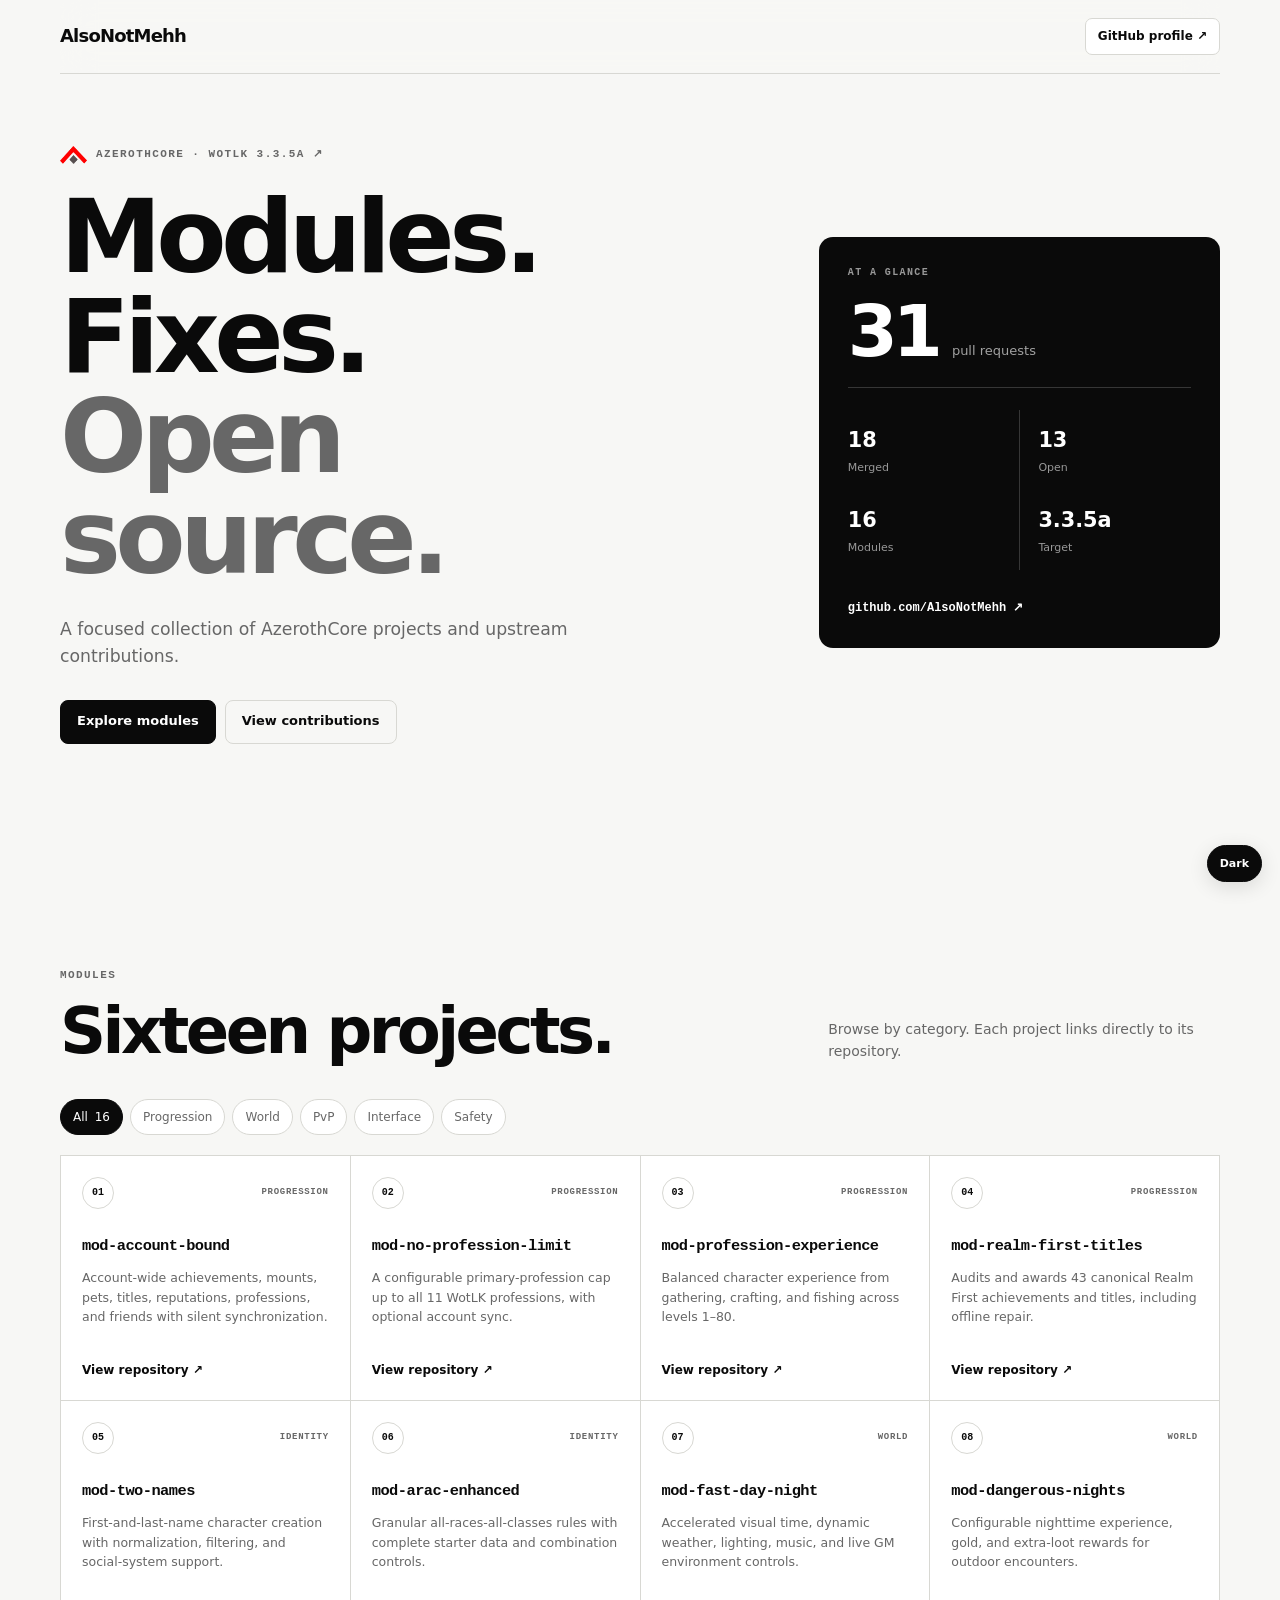
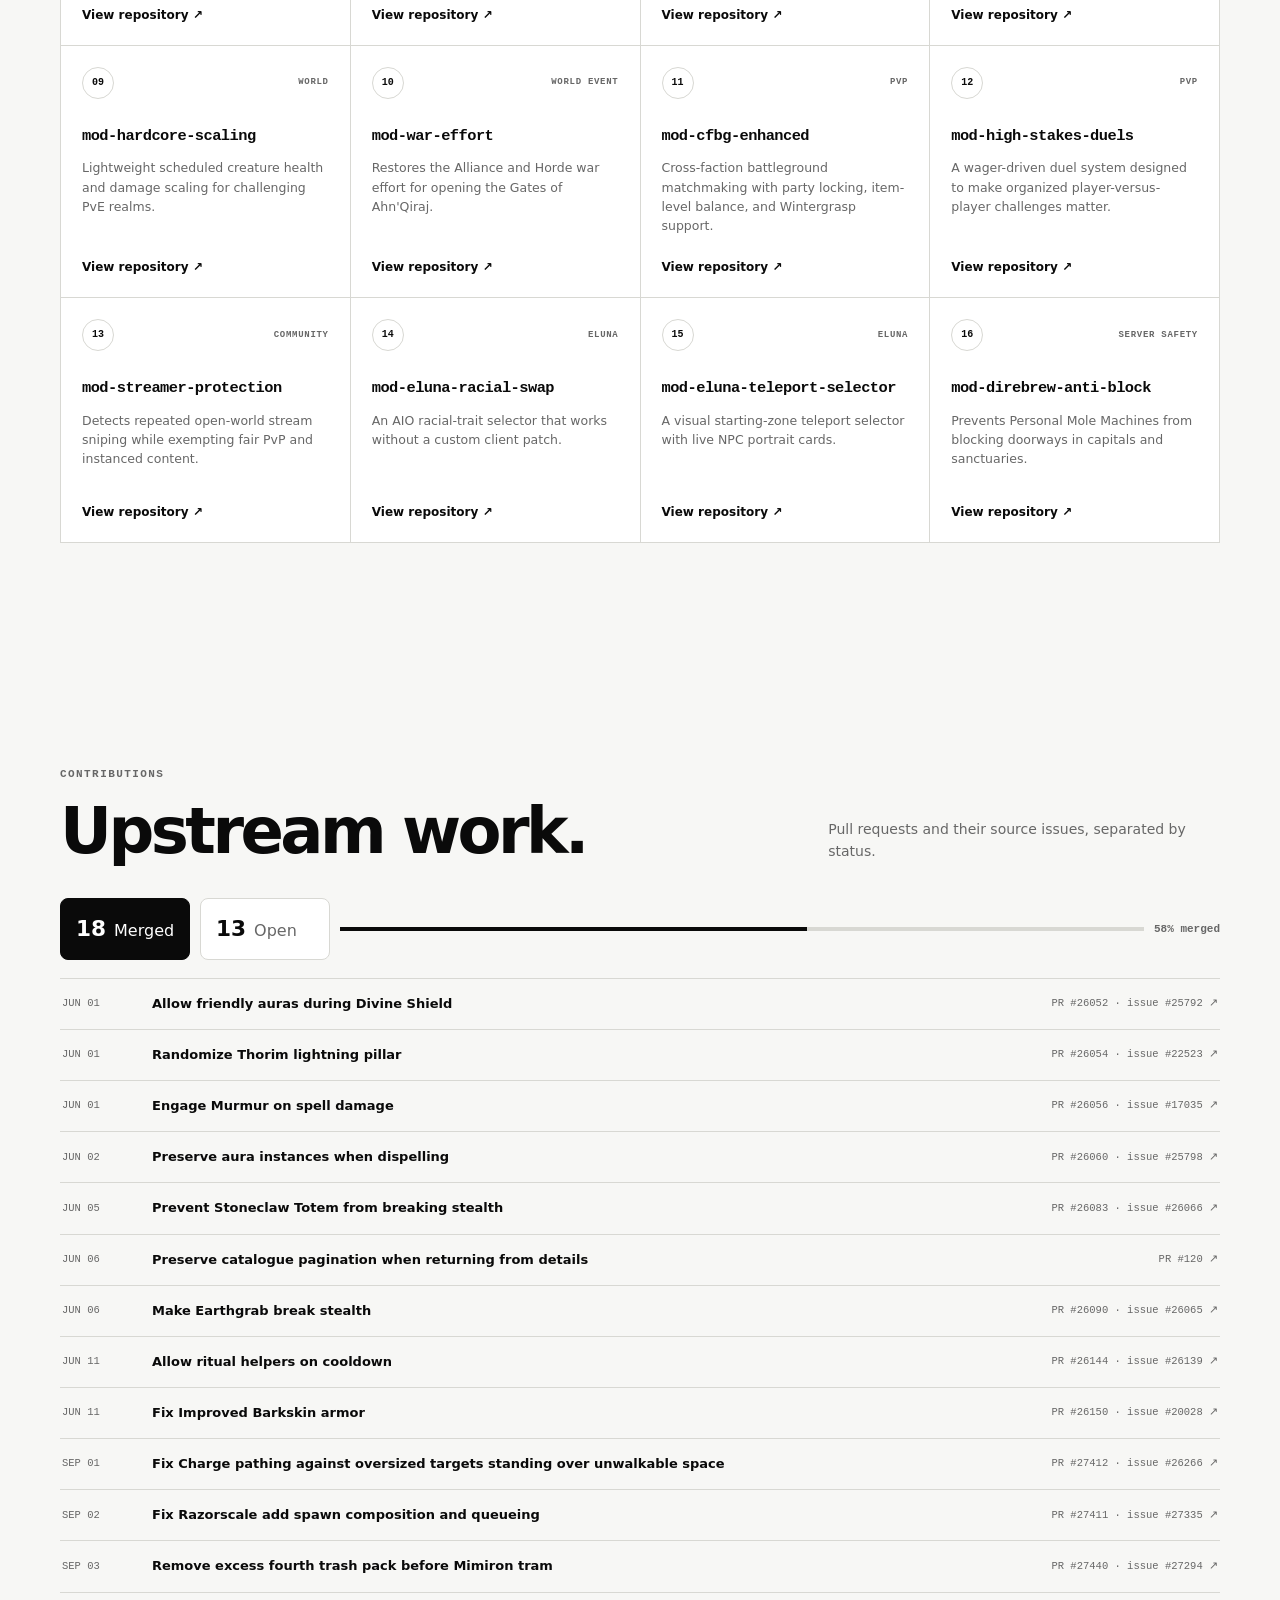
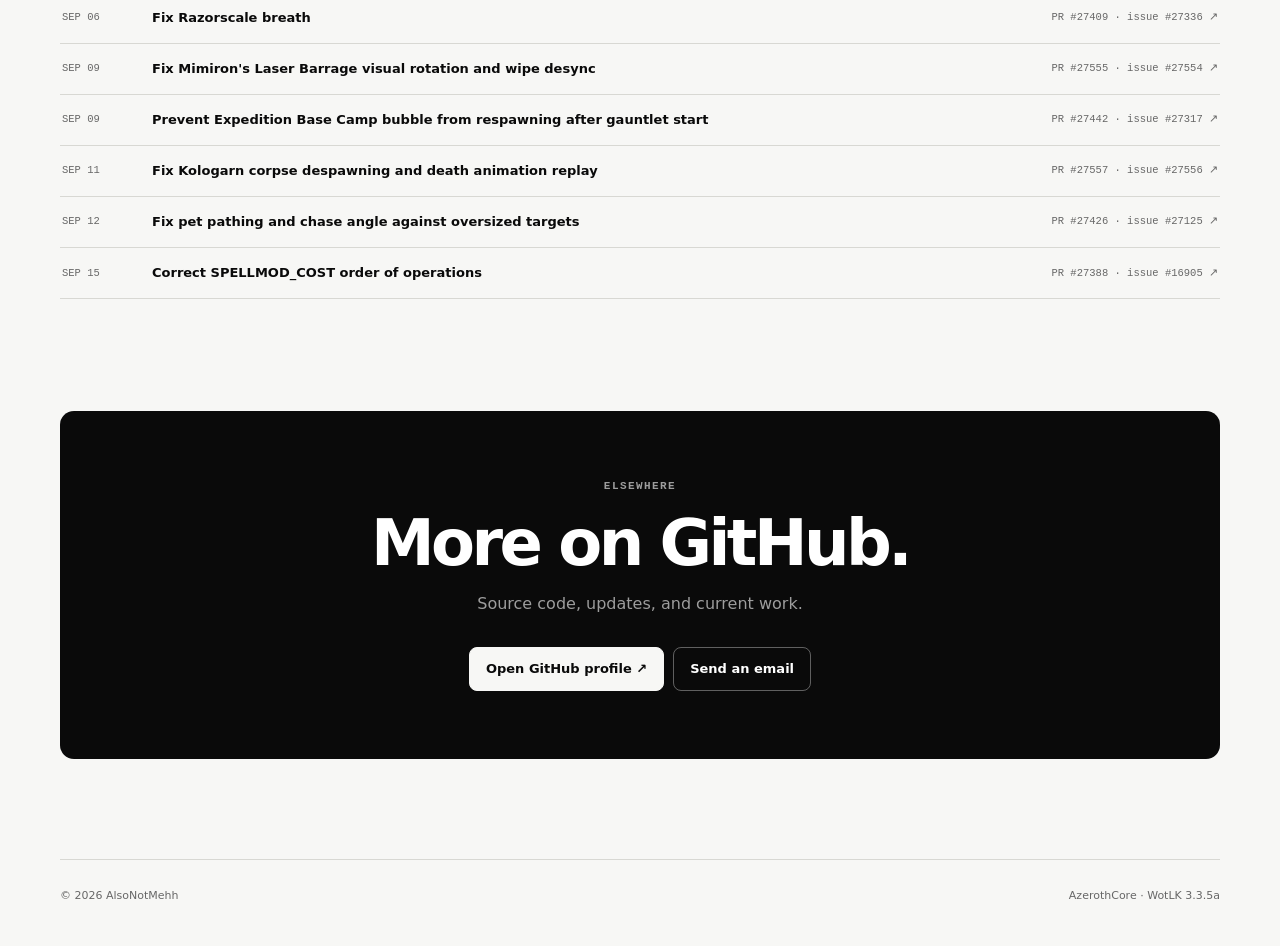
==== commit 396fa404: "deploy: publish refined header and AzerothCore link" ====
--- a/index.html
+++ b/index.html
@@ -17,22 +17,19 @@
   <a class="skip-link" href="#main">Skip to content</a>
   <header class="site-header">
     <a class="brand" href="#top" aria-label="AlsoNotMehh home">
-      <span class="brand-mark">AN</span>
       <span>AlsoNotMehh</span>
     </a>
-    <button class="nav-toggle" type="button" aria-expanded="false" aria-controls="site-nav">Menu</button>
-    <nav id="site-nav" class="site-nav" aria-label="Primary navigation">
-      <a href="#modules">Modules</a>
-      <a href="#contributions">Contributions</a>
-      <button class="theme-toggle" type="button" aria-label="Switch color theme">Theme</button>
-      <a href="https://github.com/AlsoNotMehh" target="_blank" rel="noreferrer">GitHub ↗</a>
-    </nav>
+    <a class="github-link" href="https://github.com/AlsoNotMehh" target="_blank" rel="noreferrer">GitHub profile ↗</a>
   </header>
+  <button class="theme-toggle" type="button" aria-label="Switch color theme">Theme</button>
 
   <main id="main">
     <section class="hero section" id="top">
       <div class="hero-copy reveal">
-        <p class="eyebrow">AzerothCore · WotLK 3.3.5a</p>
+        <a class="eyebrow eyebrow-link" href="https://github.com/azerothcore/azerothcore-wotlk" target="_blank" rel="noreferrer">
+          <img src="assets/azerothcore-logo.png" alt="">
+          <span>AzerothCore · WotLK 3.3.5a ↗</span>
+        </a>
         <h1>Modules.<br>Fixes.<br><span>Open source.</span></h1>
         <p class="hero-lede">A focused collection of AzerothCore projects and upstream contributions.</p>
         <div class="hero-actions">
--- a/assets/styles.css
+++ b/assets/styles.css
@@ -52,16 +52,19 @@
   background: color-mix(in srgb, var(--bg) 88%, transparent);
   backdrop-filter: blur(16px);
 }
-.brand { display: inline-flex; align-items: center; gap: 10px; font-weight: 800; text-decoration: none; letter-spacing: -.03em; }
-.brand-mark { display: grid; place-items: center; width: 31px; height: 31px; color: var(--inverse); background: var(--inverse-bg); border-radius: 50%; font: 800 10px/1 ui-monospace, monospace; }
-.site-nav { display: flex; align-items: center; gap: 5px; }
-.site-nav a, .theme-toggle { padding: 7px 10px; color: var(--muted); border: 0; border-radius: 7px; background: transparent; text-decoration: none; font-size: 13px; cursor: pointer; }
-.site-nav a:hover, .site-nav a:focus-visible, .theme-toggle:hover, .theme-toggle:focus-visible { color: var(--ink); background: var(--surface-2); }
-.nav-toggle { display: none; padding: 7px 10px; color: var(--ink); border: 1px solid var(--line); border-radius: 7px; background: var(--surface); }
+.brand { font-size: 18px; font-weight: 820; text-decoration: none; letter-spacing: -.045em; }
+.github-link { padding: 8px 12px; color: var(--ink); border: 1px solid var(--line); border-radius: 7px; background: var(--surface); text-decoration: none; font-size: 12px; font-weight: 700; }
+.github-link:hover, .github-link:focus-visible { color: var(--inverse); border-color: var(--inverse-bg); background: var(--inverse-bg); }
+.theme-toggle { position: fixed; right: 18px; bottom: 18px; z-index: 25; padding: 9px 12px; color: var(--inverse); border: 1px solid var(--inverse-bg); border-radius: 999px; background: var(--inverse-bg); box-shadow: 0 5px 20px rgba(0,0,0,.12); font-size: 11px; font-weight: 750; cursor: pointer; }
+.theme-toggle:hover, .theme-toggle:focus-visible { transform: translateY(-1px); }
 
 .section { width: min(calc(100% - 40px), var(--max)); margin: 0 auto; padding: 112px 0; }
 .hero { min-height: 690px; display: grid; grid-template-columns: 1.2fr .72fr; align-items: center; gap: 90px; padding-top: 68px; }
 .eyebrow { margin: 0 0 18px; color: var(--muted); font: 700 11px/1.3 ui-monospace, SFMono-Regular, Menlo, monospace; letter-spacing: .13em; text-transform: uppercase; }
+.eyebrow-link { display: inline-flex; align-items: center; gap: 9px; width: fit-content; text-decoration: none; }
+.eyebrow-link img { width: 27px; height: 27px; object-fit: contain; }
+.eyebrow-link span { border-bottom: 1px solid transparent; }
+.eyebrow-link:hover span, .eyebrow-link:focus-visible span { color: var(--ink); border-bottom-color: currentColor; }
 h1, h2, h3 { margin-top: 0; line-height: .98; letter-spacing: -.055em; }
 h1 { margin-bottom: 28px; font-size: clamp(4rem, 8vw, 7.4rem); font-weight: 790; }
 h1 span { color: var(--muted); }
@@ -144,9 +147,8 @@
 }
 @media (max-width: 640px) {
   .site-header { width: calc(100% - 28px); }
-  .nav-toggle { display: block; }
-  .site-nav { position: absolute; top: calc(100% + 7px); left: 0; right: 0; display: none; flex-direction: column; align-items: stretch; padding: 8px; border: 1px solid var(--line); border-radius: 9px; background: var(--surface); }
-  .site-nav.is-open { display: flex; }
+  .brand { font-size: 17px; }
+  .github-link { padding: 7px 10px; }
   .section { width: calc(100% - 28px); padding: 82px 0; }
   .hero { padding-top: 88px; }
   h1 { font-size: clamp(3.4rem, 17vw, 5.2rem); }
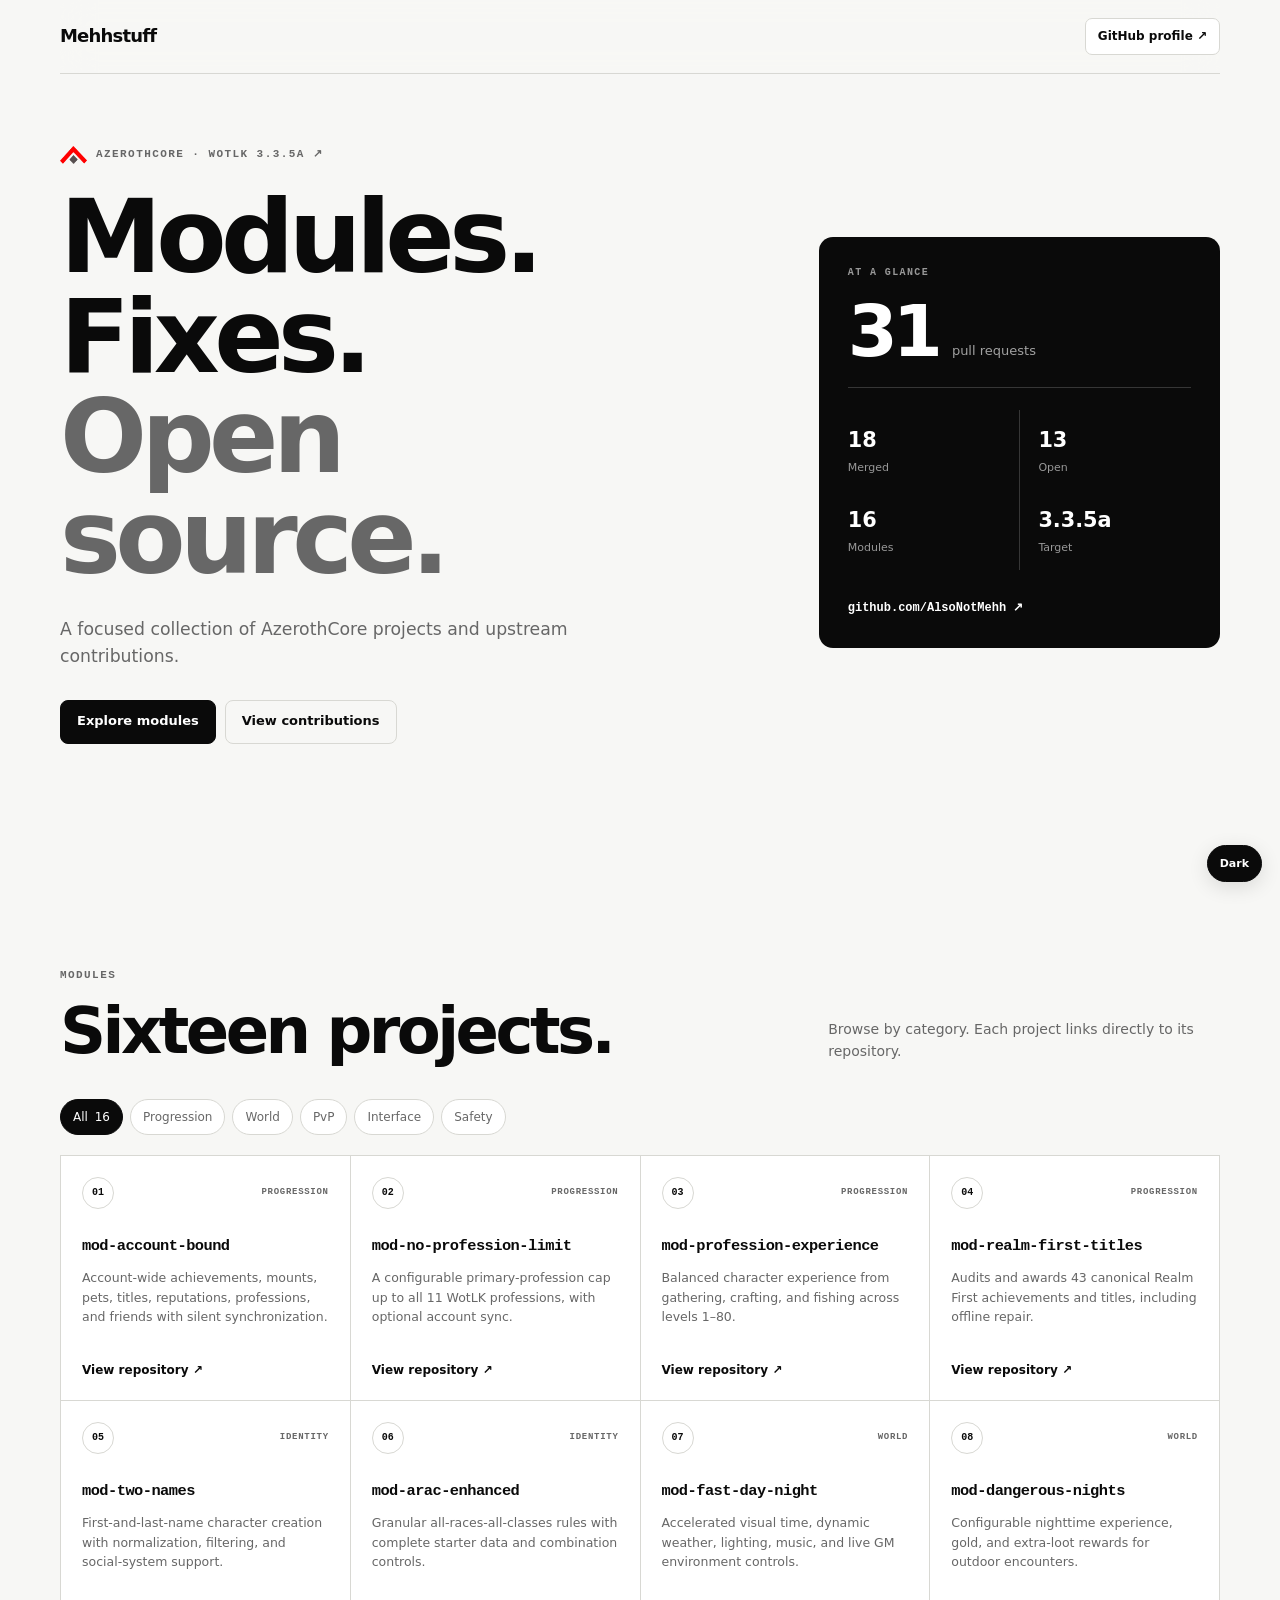
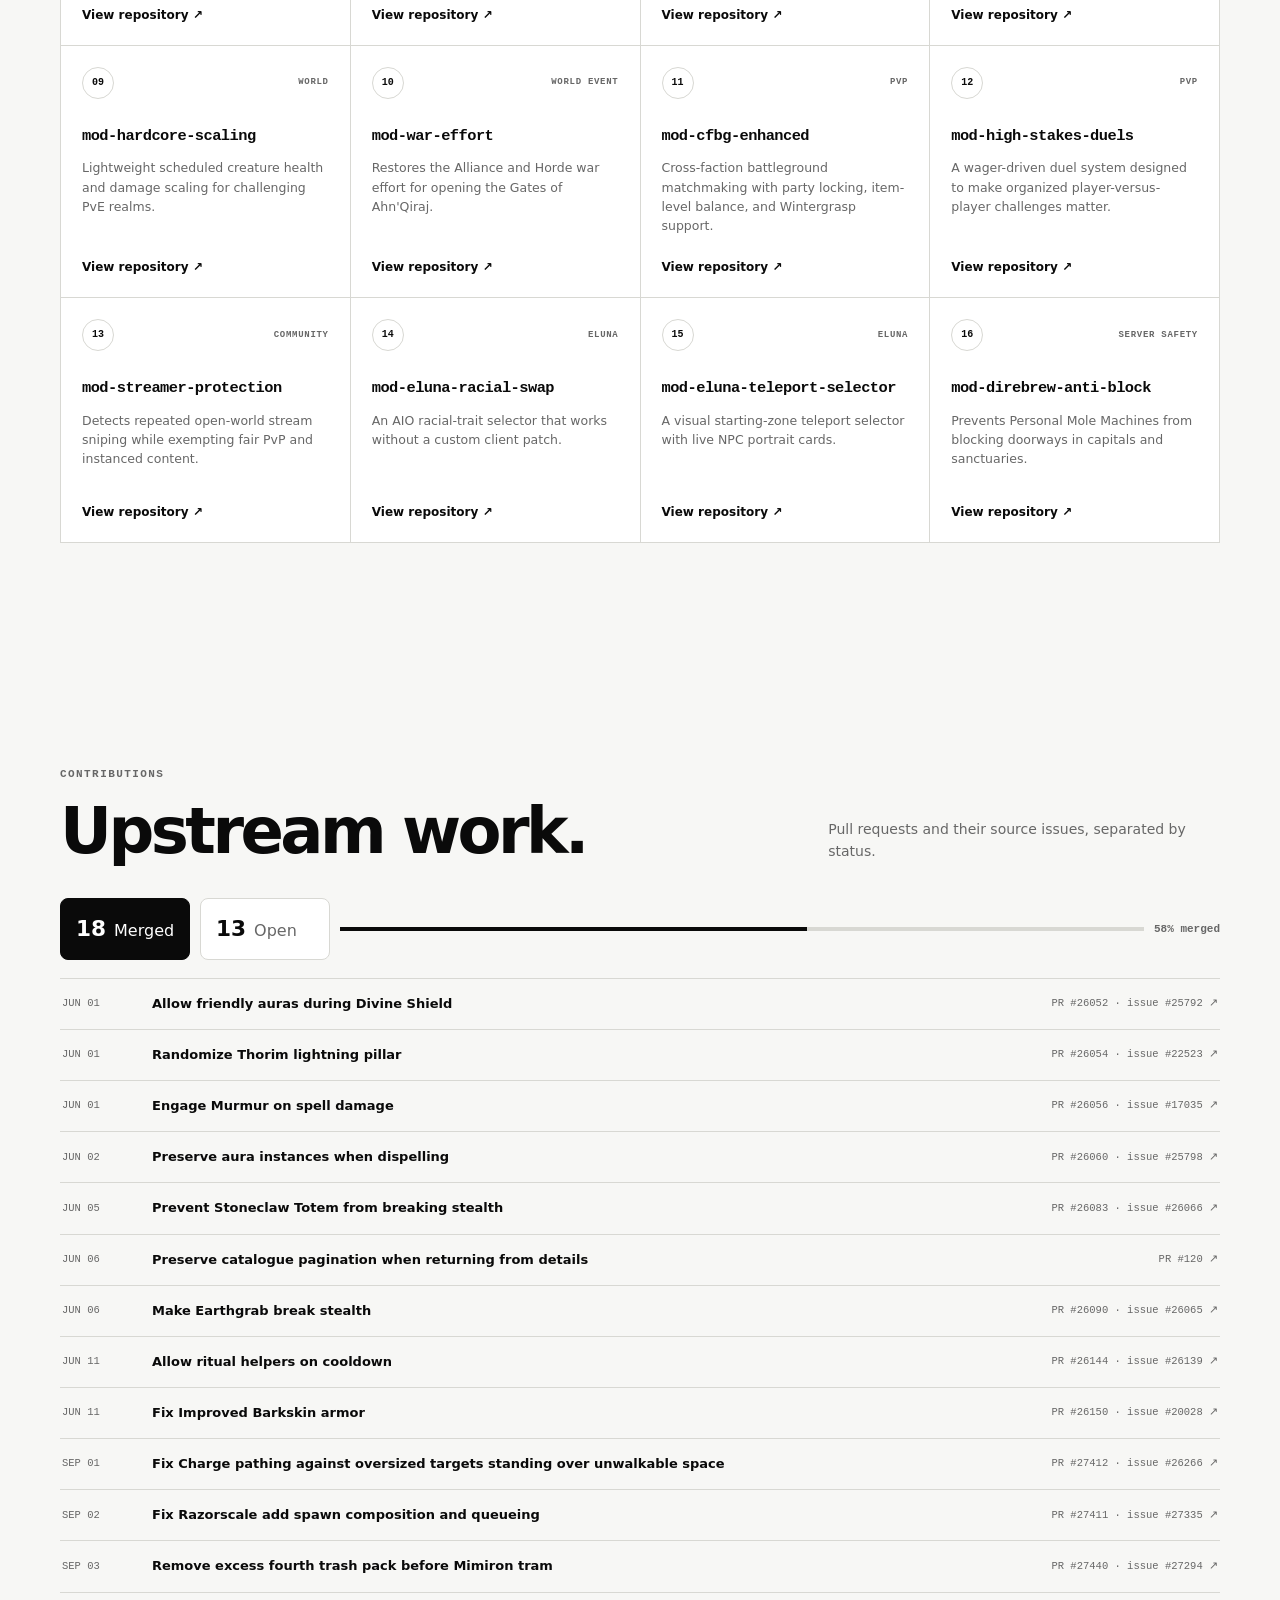
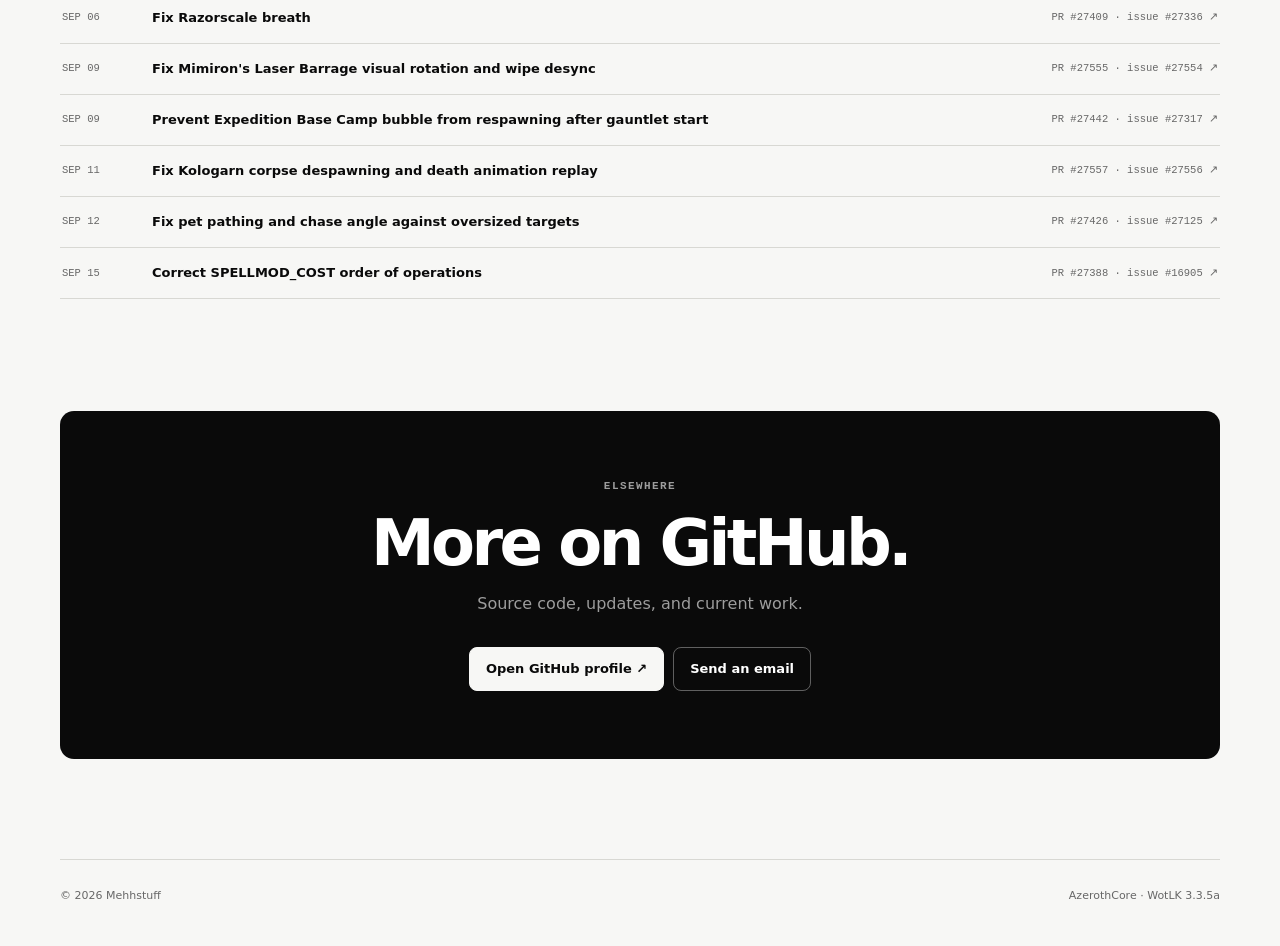
==== commit c84f56b6: "deploy: publish Mehhstuff responsive loader" ====
--- a/index.html
+++ b/index.html
@@ -5,19 +5,49 @@
   <meta name="viewport" content="width=device-width, initial-scale=1">
   <meta name="description" content="AzerothCore modules, fixes, and open-source work by AlsoNotMehh.">
   <meta name="theme-color" content="#0a0a0a">
-  <meta property="og:title" content="AlsoNotMehh — AzerothCore Projects">
+  <meta property="og:title" content="Mehhstuff — AzerothCore Projects">
   <meta property="og:description" content="AzerothCore modules, fixes, and open-source work.">
   <meta property="og:type" content="website">
-  <title>AlsoNotMehh — AzerothCore Projects</title>
-  <link rel="icon" href="assets/mark.svg" type="image/svg+xml">
-  <link rel="stylesheet" href="assets/styles.css">
-  <script src="assets/app.js" defer></script>
+  <title>Mehhstuff — AzerothCore Projects</title>
+  <script>
+    (() => {
+      document.documentElement.classList.add("is-loading");
+      try {
+        const saved = localStorage.getItem("theme");
+        const theme = saved || (matchMedia("(prefers-color-scheme: dark)").matches ? "dark" : "light");
+        document.documentElement.dataset.theme = theme;
+      } catch {
+        // The default theme remains available when browser storage is restricted.
+      }
+    })();
+  </script>
+  <link rel="icon" href="assets/mark.svg?v=09937ec" type="image/svg+xml">
+  <link rel="stylesheet" href="assets/styles.css?v=55a6c7e">
+  <script src="assets/app.js?v=00474d2" defer></script>
 </head>
 <body>
   <a class="skip-link" href="#main">Skip to content</a>
+  <div class="page-loader" aria-hidden="true">
+    <div class="loader-shell">
+      <div class="loader-top">
+        <strong>Mehhstuff</strong>
+        <span class="skeleton-pill"></span>
+      </div>
+      <div class="loader-grid">
+        <div>
+          <span class="skeleton-line short"></span>
+          <span class="skeleton-title"></span>
+          <span class="skeleton-title medium"></span>
+          <span class="skeleton-line wide"></span>
+          <span class="skeleton-line"></span>
+        </div>
+        <span class="skeleton-card"></span>
+      </div>
+    </div>
+  </div>
   <header class="site-header">
-    <a class="brand" href="#top" aria-label="AlsoNotMehh home">
-      <span>AlsoNotMehh</span>
+    <a class="brand" href="#top" aria-label="Mehhstuff home">
+      <span>Mehhstuff</span>
     </a>
     <a class="github-link" href="https://github.com/AlsoNotMehh" target="_blank" rel="noreferrer">GitHub profile ↗</a>
   </header>
@@ -27,7 +57,7 @@
     <section class="hero section" id="top">
       <div class="hero-copy reveal">
         <a class="eyebrow eyebrow-link" href="https://github.com/azerothcore/azerothcore-wotlk" target="_blank" rel="noreferrer">
-          <img src="assets/azerothcore-logo.png" alt="">
+          <img src="assets/azerothcore-logo.png?v=bdf9a8c" alt="">
           <span>AzerothCore · WotLK 3.3.5a ↗</span>
         </a>
         <h1>Modules.<br>Fixes.<br><span>Open source.</span></h1>
@@ -92,7 +122,7 @@
   </main>
 
   <footer class="site-footer">
-    <span>© <span id="year"></span> AlsoNotMehh</span>
+    <span>© <span id="year"></span> Mehhstuff</span>
     <span>AzerothCore · WotLK 3.3.5a</span>
   </footer>
 </body>
--- a/assets/styles.css
+++ b/assets/styles.css
@@ -37,6 +37,24 @@
 button { color: inherit; font: inherit; }
 .skip-link { position: fixed; top: -60px; left: 20px; z-index: 100; padding: 10px 16px; color: var(--inverse); background: var(--inverse-bg); border-radius: 7px; }
 .skip-link:focus { top: 20px; }
+
+.page-loader { display: none; position: fixed; inset: 0; z-index: 1000; place-items: center; padding: 20px; color: var(--ink); background: var(--bg); }
+.is-loading .page-loader { display: grid; animation: loader-exit .25s ease .85s forwards; }
+.loader-shell { width: min(100%, var(--max)); }
+.loader-top { padding: 18px 0; display: flex; align-items: center; justify-content: space-between; border-bottom: 1px solid var(--line); }
+.loader-top strong { font-size: 18px; letter-spacing: -.045em; }
+.loader-grid { min-height: 600px; display: grid; grid-template-columns: 1.2fr .72fr; align-items: center; gap: 90px; }
+.loader-grid > div { display: flex; flex-direction: column; gap: 14px; }
+.skeleton-line, .skeleton-title, .skeleton-card, .skeleton-pill { display: block; background: var(--line); animation: skeleton-pulse .9s ease-in-out infinite alternate; }
+.skeleton-line { width: 58%; height: 13px; border-radius: 4px; }
+.skeleton-line.short { width: 29%; height: 10px; margin-bottom: 12px; }
+.skeleton-line.wide { width: 77%; margin-top: 14px; }
+.skeleton-title { width: 86%; height: clamp(66px, 8vw, 104px); border-radius: 8px; }
+.skeleton-title.medium { width: 68%; }
+.skeleton-card { width: 100%; min-height: 405px; border-radius: 14px; }
+.skeleton-pill { width: 112px; height: 34px; border-radius: 8px; }
+@keyframes skeleton-pulse { from { opacity: .42; } to { opacity: .82; } }
+@keyframes loader-exit { to { opacity: 0; visibility: hidden; } }
 
 .site-header {
   position: sticky;
@@ -134,11 +152,12 @@
 .contact .button-secondary { color: var(--inverse); border-color: color-mix(in srgb, var(--inverse) 35%, transparent); }
 .site-footer { width: min(calc(100% - 40px), var(--max)); margin: 0 auto; padding: 27px 0 42px; display: flex; justify-content: space-between; gap: 20px; color: var(--muted); border-top: 1px solid var(--line); font-size: 11px; }
 
-.reveal { opacity: 0; transform: translateY(10px); transition: opacity .4s ease, transform .4s ease; }
-.reveal.is-visible { opacity: 1; transform: none; }
+.reveal { opacity: 1; transform: none; }
 
 @media (max-width: 1180px) { .site-header { width: calc(100% - 40px); } }
 @media (max-width: 920px) {
+  .loader-grid { min-height: 560px; grid-template-columns: 1fr; gap: 28px; padding: 70px 0; }
+  .skeleton-card { min-height: 230px; }
   .hero { min-height: auto; grid-template-columns: 1fr; gap: 48px; padding-top: 105px; }
   .section-heading { grid-template-columns: 1fr; gap: 16px; }
   .module-grid { grid-template-columns: repeat(2, 1fr); }
@@ -146,6 +165,12 @@
   .progress { grid-column: 1 / -1; }
 }
 @media (max-width: 640px) {
+  .page-loader { padding: 14px; }
+  .loader-top { padding: 14px 0; }
+  .loader-top strong { font-size: 17px; }
+  .loader-grid { min-height: 600px; padding: 54px 0; }
+  .skeleton-title { height: 56px; }
+  .skeleton-card { min-height: 190px; }
   .site-header { width: calc(100% - 28px); }
   .brand { font-size: 17px; }
   .github-link { padding: 7px 10px; }
@@ -156,10 +181,11 @@
   .contribution-item { grid-template-columns: 1fr auto; gap: 6px 12px; }
   .contribution-date { grid-column: 1 / -1; }
   .contribution-title { font-size: 12.5px; }
+  .contribution-meta { max-width: 112px; white-space: normal; text-align: right; }
+  .theme-toggle { right: 12px; bottom: 12px; }
   .contact { padding: 52px 22px; margin-bottom: 60px; }
   .site-footer { flex-direction: column; }
 }
 @media (prefers-reduced-motion: reduce) {
   *, *::before, *::after { scroll-behavior: auto !important; transition: none !important; }
-  .reveal { opacity: 1; transform: none; }
 }
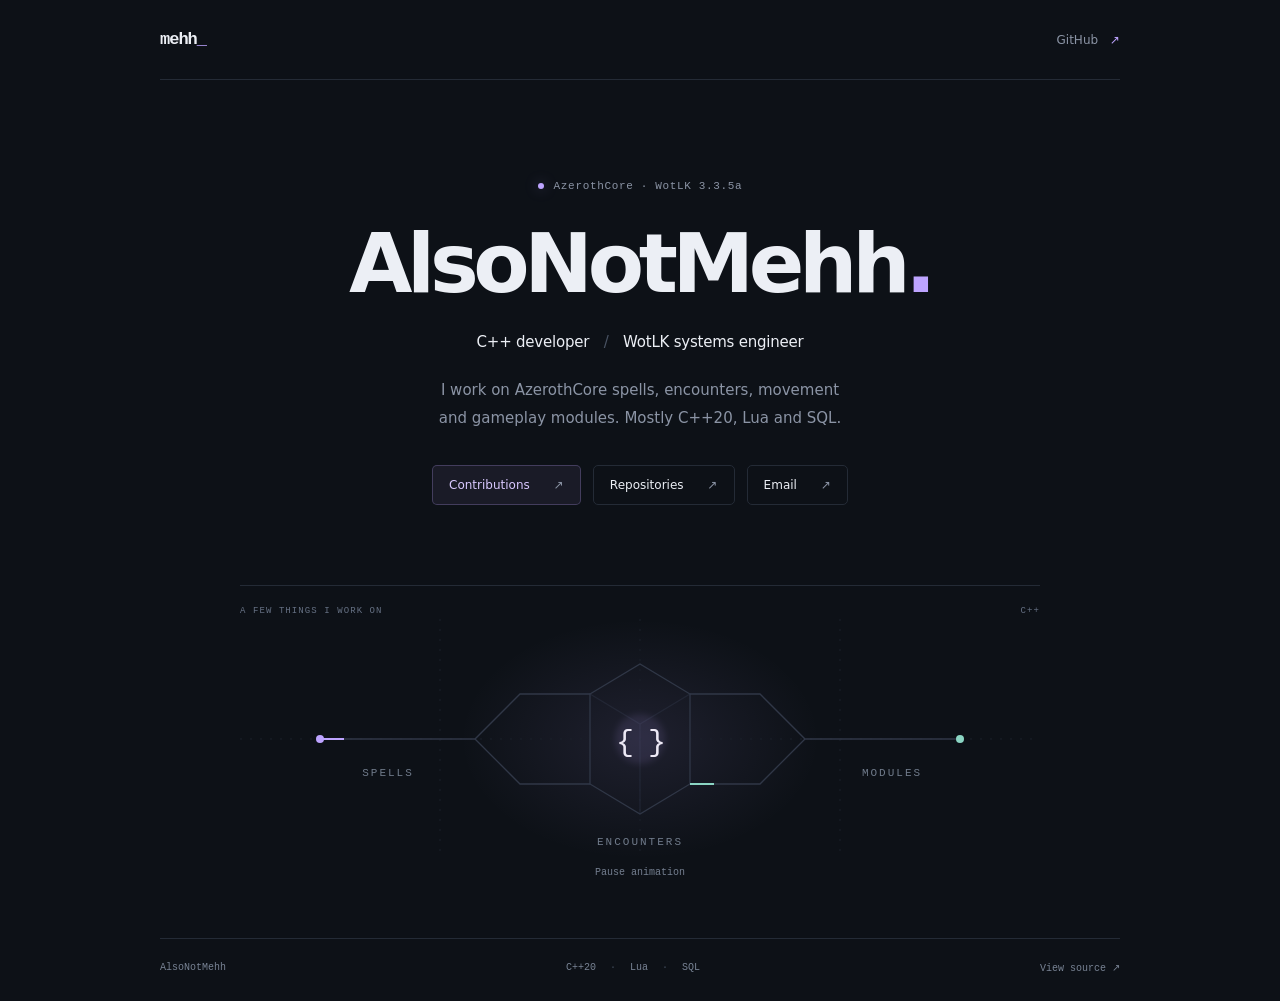
==== commit e3266adc: "Simplify portfolio" ====
--- a/index.html
+++ b/index.html
@@ -3,127 +3,62 @@
 <head>
   <meta charset="utf-8">
   <meta name="viewport" content="width=device-width, initial-scale=1">
-  <meta name="description" content="AzerothCore modules, fixes, and open-source work by AlsoNotMehh.">
-  <meta name="theme-color" content="#0a0a0a">
-  <meta property="og:title" content="Mehhstuff — AzerothCore Projects">
-  <meta property="og:description" content="AzerothCore modules, fixes, and open-source work.">
+  <meta name="description" content="AlsoNotMehh — AzerothCore contributor, C++ developer and WotLK systems engineer.">
+  <meta name="theme-color" content="#0d1117">
+  <meta property="og:title" content="AlsoNotMehh">
+  <meta property="og:description" content="AzerothCore. C++20. Spells, encounters and gameplay modules.">
   <meta property="og:type" content="website">
-  <title>Mehhstuff — AzerothCore Projects</title>
-  <script>
-    (() => {
-      document.documentElement.classList.add("is-loading");
-      try {
-        const saved = localStorage.getItem("theme");
-        const theme = saved || (matchMedia("(prefers-color-scheme: dark)").matches ? "dark" : "light");
-        document.documentElement.dataset.theme = theme;
-      } catch {
-        // The default theme remains available when browser storage is restricted.
-      }
-    })();
-  </script>
-  <link rel="icon" href="assets/mark.svg?v=09937ec" type="image/svg+xml">
-  <link rel="stylesheet" href="assets/styles.css?v=55a6c7e">
-  <script src="assets/app.js?v=00474d2" defer></script>
+  <title>AlsoNotMehh — AzerothCore developer</title>
+  <link rel="icon" href="assets/mark.svg" type="image/svg+xml">
+  <link rel="stylesheet" href="assets/styles.css?v=simple-1">
 </head>
 <body>
-  <a class="skip-link" href="#main">Skip to content</a>
-  <div class="page-loader" aria-hidden="true">
-    <div class="loader-shell">
-      <div class="loader-top">
-        <strong>Mehhstuff</strong>
-        <span class="skeleton-pill"></span>
-      </div>
-      <div class="loader-grid">
-        <div>
-          <span class="skeleton-line short"></span>
-          <span class="skeleton-title"></span>
-          <span class="skeleton-title medium"></span>
-          <span class="skeleton-line wide"></span>
-          <span class="skeleton-line"></span>
-        </div>
-        <span class="skeleton-card"></span>
-      </div>
-    </div>
-  </div>
-  <header class="site-header">
-    <a class="brand" href="#top" aria-label="Mehhstuff home">
-      <span>Mehhstuff</span>
-    </a>
-    <a class="github-link" href="https://github.com/AlsoNotMehh" target="_blank" rel="noreferrer">GitHub profile ↗</a>
+  <a class="skip" href="#about">Skip to content</a>
+  <header>
+    <a class="wordmark" href="./" aria-label="Home">mehh<span>_</span></a>
+    <a class="quiet-link" href="https://github.com/AlsoNotMehh">GitHub <span aria-hidden="true">↗</span></a>
   </header>
-  <button class="theme-toggle" type="button" aria-label="Switch color theme">Theme</button>
-
-  <main id="main">
-    <section class="hero section" id="top">
-      <div class="hero-copy reveal">
-        <a class="eyebrow eyebrow-link" href="https://github.com/azerothcore/azerothcore-wotlk" target="_blank" rel="noreferrer">
-          <img src="assets/azerothcore-logo.png?v=bdf9a8c" alt="">
-          <span>AzerothCore · WotLK 3.3.5a ↗</span>
-        </a>
-        <h1>Modules.<br>Fixes.<br><span>Open source.</span></h1>
-        <p class="hero-lede">A focused collection of AzerothCore projects and upstream contributions.</p>
-        <div class="hero-actions">
-          <a class="button button-primary" href="#modules">Explore modules</a>
-          <a class="button button-secondary" href="#contributions">View contributions</a>
-        </div>
-      </div>
-      <aside class="hero-panel reveal" aria-label="Contribution overview">
-        <p class="panel-kicker">At a glance</p>
-        <div class="hero-metric"><strong>31</strong><span>pull requests</span></div>
-        <div class="metric-grid">
-          <div><strong>18</strong><span>Merged</span></div>
-          <div><strong>13</strong><span>Open</span></div>
-          <div><strong>16</strong><span>Modules</span></div>
-          <div><strong>3.3.5a</strong><span>Target</span></div>
-        </div>
-        <a class="panel-link" href="https://github.com/AlsoNotMehh" target="_blank" rel="noreferrer">github.com/AlsoNotMehh ↗</a>
-      </aside>
+  <main id="about">
+    <section class="intro" aria-labelledby="name">
+      <p class="eyebrow"><span class="dot" aria-hidden="true"></span> AzerothCore · WotLK 3.3.5a</p>
+      <h1 id="name">AlsoNotMehh<span class="period">.</span></h1>
+      <p class="role">C++ developer <span> / </span> WotLK systems engineer</p>
+      <p class="bio">I work on AzerothCore spells, encounters, movement<br class="desktop-break"> and gameplay modules. Mostly C++20, Lua and SQL.</p>
+      <nav class="links" aria-label="Find my work">
+        <a class="primary" href="https://github.com/azerothcore/azerothcore-wotlk/pulls?q=is%3Apr+author%3AAlsoNotMehh">Contributions <span aria-hidden="true">↗</span></a>
+        <a href="https://github.com/AlsoNotMehh?tab=repositories">Repositories <span aria-hidden="true">↗</span></a>
+        <a href="mailto:itsbrayanrodriguez@gmail.com">Email <span aria-hidden="true">↗</span></a>
+      </nav>
     </section>
-
-    <section class="section" id="modules">
-      <div class="section-heading reveal">
-        <div><p class="eyebrow">Modules</p><h2>Sixteen projects.</h2></div>
-        <p>Browse by category. Each project links directly to its repository.</p>
-      </div>
-      <div class="toolbar reveal" role="group" aria-label="Filter modules">
-        <button class="filter is-active" type="button" data-filter="all">All <span>16</span></button>
-        <button class="filter" type="button" data-filter="progression">Progression</button>
-        <button class="filter" type="button" data-filter="world">World</button>
-        <button class="filter" type="button" data-filter="pvp">PvP</button>
-        <button class="filter" type="button" data-filter="interface">Interface</button>
-        <button class="filter" type="button" data-filter="safety">Safety</button>
-      </div>
-      <div id="module-grid" class="module-grid" aria-live="polite"></div>
-    </section>
-
-    <section class="section contributions" id="contributions">
-      <div class="section-heading reveal">
-        <div><p class="eyebrow">Contributions</p><h2>Upstream work.</h2></div>
-        <p>Pull requests and their source issues, separated by status.</p>
-      </div>
-      <div class="contribution-summary reveal">
-        <button class="status-card is-active" type="button" data-status="merged"><strong>18</strong><span>Merged</span></button>
-        <button class="status-card" type="button" data-status="open"><strong>13</strong><span>Open</span></button>
-        <div class="progress" aria-label="18 of 31 tracked pull requests merged"><span style="width:58.06%"></span></div>
-        <span class="merge-rate">58% merged</span>
-      </div>
-      <div id="contribution-list" class="contribution-list" aria-live="polite"></div>
-    </section>
-
-    <section class="section contact reveal">
-      <p class="eyebrow">Elsewhere</p>
-      <h2>More on GitHub.</h2>
-      <p>Source code, updates, and current work.</p>
-      <div class="hero-actions">
-        <a class="button button-primary" href="https://github.com/AlsoNotMehh" target="_blank" rel="noreferrer">Open GitHub profile ↗</a>
-        <a class="button button-secondary" href="mailto:itsbrayanrodriguez@gmail.com">Send an email</a>
-      </div>
+    <section class="signal" aria-label="Spells, encounters and modules connected by C++">
+      <div class="signal-caption"><span>A FEW THINGS I WORK ON</span><span aria-hidden="true">C++</span></div>
+      <svg class="circuit" viewBox="0 0 800 240" fill="none" aria-hidden="true">
+        <defs>
+          <radialGradient id="halo"><stop stop-color="#bda4ff" stop-opacity=".1"/><stop offset="1" stop-color="#bda4ff" stop-opacity="0"/></radialGradient>
+          <filter id="glow"><feGaussianBlur stdDeviation="3"/></filter>
+        </defs>
+        <ellipse cx="400" cy="120" rx="180" ry="120" fill="url(#halo)"/>
+        <g class="grid-lines"><path d="M0 120H800M400 0V240M200 0V240M600 0V240" stroke="#1a202b" stroke-dasharray="2 8"/></g>
+        <g stroke="#303747" stroke-width="1.3">
+          <path d="M80 120H235L280 75H350"/><path d="M450 75H520L565 120H720"/>
+          <path d="M350 165H280L235 120"/><path d="M450 165H520L565 120"/>
+          <path d="M350 75L400 45L450 75V165L400 195L350 165Z"/>
+          <path d="M350 75L400 105L450 75M400 105V195" opacity=".45"/>
+        </g>
+        <path class="pulse pulse-a" d="M80 120H235L280 75H350" stroke="#bda4ff" stroke-width="2" stroke-dasharray="24 360"/>
+        <path class="pulse pulse-b" d="M450 165H520L565 120H720" stroke="#8bd5c3" stroke-width="2" stroke-dasharray="24 360"/>
+        <circle cx="80" cy="120" r="4" fill="#bda4ff"/>
+        <circle cx="720" cy="120" r="4" fill="#8bd5c3"/>
+        <circle class="core-glow" cx="400" cy="120" r="25" fill="#bda4ff" opacity=".1" filter="url(#glow)"/>
+        <text x="400" y="132" fill="#ede9f5" text-anchor="middle" font-family="monospace" font-size="30" letter-spacing="-2">{ }</text>
+        <g class="circuit-labels" fill="#707b8b" font-family="monospace" font-size="11" letter-spacing="2" text-anchor="middle">
+          <text x="148" y="157">SPELLS</text><text x="400" y="226">ENCOUNTERS</text><text x="652" y="157">MODULES</text>
+        </g>
+      </svg>
+      <button class="motion-toggle" type="button" aria-pressed="false" hidden>Pause animation</button>
     </section>
   </main>
-
-  <footer class="site-footer">
-    <span>© <span id="year"></span> Mehhstuff</span>
-    <span>AzerothCore · WotLK 3.3.5a</span>
-  </footer>
+  <footer><span>AlsoNotMehh</span><span>C++20 <i>·</i> Lua <i>·</i> SQL</span><a href="https://github.com/AlsoNotMehh/AlsoNotMehh">View source <span aria-hidden="true">↗</span></a></footer>
+  <script src="assets/app.js?v=simple-1"></script>
 </body>
 </html>
--- a/assets/styles.css
+++ b/assets/styles.css
@@ -1,191 +1,6 @@
-:root {
-  color-scheme: light;
-  --bg: #f7f7f5;
-  --surface: #ffffff;
-  --surface-2: #efefec;
-  --ink: #0a0a0a;
-  --muted: #676767;
-  --line: #d8d8d3;
-  --inverse: #ffffff;
-  --inverse-bg: #0a0a0a;
-  --max: 1160px;
-}
-
-:root[data-theme="dark"] {
-  color-scheme: dark;
-  --bg: #0a0a0a;
-  --surface: #111111;
-  --surface-2: #191919;
-  --ink: #f5f5f2;
-  --muted: #9a9a96;
-  --line: #303030;
-  --inverse: #0a0a0a;
-  --inverse-bg: #f5f5f2;
-}
-
-* { box-sizing: border-box; }
-html { scroll-behavior: smooth; }
-body {
-  margin: 0;
-  color: var(--ink);
-  background: var(--bg);
-  font-family: Inter, ui-sans-serif, system-ui, -apple-system, BlinkMacSystemFont, "Segoe UI", sans-serif;
-  line-height: 1.55;
-  transition: color .2s ease, background .2s ease;
-}
-a { color: inherit; }
-button { color: inherit; font: inherit; }
-.skip-link { position: fixed; top: -60px; left: 20px; z-index: 100; padding: 10px 16px; color: var(--inverse); background: var(--inverse-bg); border-radius: 7px; }
-.skip-link:focus { top: 20px; }
-
-.page-loader { display: none; position: fixed; inset: 0; z-index: 1000; place-items: center; padding: 20px; color: var(--ink); background: var(--bg); }
-.is-loading .page-loader { display: grid; animation: loader-exit .25s ease .85s forwards; }
-.loader-shell { width: min(100%, var(--max)); }
-.loader-top { padding: 18px 0; display: flex; align-items: center; justify-content: space-between; border-bottom: 1px solid var(--line); }
-.loader-top strong { font-size: 18px; letter-spacing: -.045em; }
-.loader-grid { min-height: 600px; display: grid; grid-template-columns: 1.2fr .72fr; align-items: center; gap: 90px; }
-.loader-grid > div { display: flex; flex-direction: column; gap: 14px; }
-.skeleton-line, .skeleton-title, .skeleton-card, .skeleton-pill { display: block; background: var(--line); animation: skeleton-pulse .9s ease-in-out infinite alternate; }
-.skeleton-line { width: 58%; height: 13px; border-radius: 4px; }
-.skeleton-line.short { width: 29%; height: 10px; margin-bottom: 12px; }
-.skeleton-line.wide { width: 77%; margin-top: 14px; }
-.skeleton-title { width: 86%; height: clamp(66px, 8vw, 104px); border-radius: 8px; }
-.skeleton-title.medium { width: 68%; }
-.skeleton-card { width: 100%; min-height: 405px; border-radius: 14px; }
-.skeleton-pill { width: 112px; height: 34px; border-radius: 8px; }
-@keyframes skeleton-pulse { from { opacity: .42; } to { opacity: .82; } }
-@keyframes loader-exit { to { opacity: 0; visibility: hidden; } }
-
-.site-header {
-  position: sticky;
-  top: 0;
-  z-index: 20;
-  width: min(100%, var(--max));
-  margin: 0 auto;
-  padding: 18px 0;
-  display: flex;
-  align-items: center;
-  justify-content: space-between;
-  border-bottom: 1px solid var(--line);
-  background: color-mix(in srgb, var(--bg) 88%, transparent);
-  backdrop-filter: blur(16px);
-}
-.brand { font-size: 18px; font-weight: 820; text-decoration: none; letter-spacing: -.045em; }
-.github-link { padding: 8px 12px; color: var(--ink); border: 1px solid var(--line); border-radius: 7px; background: var(--surface); text-decoration: none; font-size: 12px; font-weight: 700; }
-.github-link:hover, .github-link:focus-visible { color: var(--inverse); border-color: var(--inverse-bg); background: var(--inverse-bg); }
-.theme-toggle { position: fixed; right: 18px; bottom: 18px; z-index: 25; padding: 9px 12px; color: var(--inverse); border: 1px solid var(--inverse-bg); border-radius: 999px; background: var(--inverse-bg); box-shadow: 0 5px 20px rgba(0,0,0,.12); font-size: 11px; font-weight: 750; cursor: pointer; }
-.theme-toggle:hover, .theme-toggle:focus-visible { transform: translateY(-1px); }
-
-.section { width: min(calc(100% - 40px), var(--max)); margin: 0 auto; padding: 112px 0; }
-.hero { min-height: 690px; display: grid; grid-template-columns: 1.2fr .72fr; align-items: center; gap: 90px; padding-top: 68px; }
-.eyebrow { margin: 0 0 18px; color: var(--muted); font: 700 11px/1.3 ui-monospace, SFMono-Regular, Menlo, monospace; letter-spacing: .13em; text-transform: uppercase; }
-.eyebrow-link { display: inline-flex; align-items: center; gap: 9px; width: fit-content; text-decoration: none; }
-.eyebrow-link img { width: 27px; height: 27px; object-fit: contain; }
-.eyebrow-link span { border-bottom: 1px solid transparent; }
-.eyebrow-link:hover span, .eyebrow-link:focus-visible span { color: var(--ink); border-bottom-color: currentColor; }
-h1, h2, h3 { margin-top: 0; line-height: .98; letter-spacing: -.055em; }
-h1 { margin-bottom: 28px; font-size: clamp(4rem, 8vw, 7.4rem); font-weight: 790; }
-h1 span { color: var(--muted); }
-h2 { margin-bottom: 0; font-size: clamp(2.5rem, 5vw, 4.8rem); }
-h3 { font-size: 1.15rem; }
-.hero-lede { max-width: 570px; margin: 0; color: var(--muted); font-size: 1.08rem; }
-.hero-actions { display: flex; flex-wrap: wrap; gap: 9px; margin-top: 30px; }
-.button { display: inline-flex; align-items: center; justify-content: center; min-height: 44px; padding: 0 16px; border: 1px solid var(--ink); border-radius: 8px; text-decoration: none; font-size: 13px; font-weight: 750; transition: transform .18s ease; }
-.button:hover { transform: translateY(-2px); }
-.button-primary { color: var(--inverse); background: var(--inverse-bg); }
-.button-secondary { color: var(--ink); background: transparent; border-color: var(--line); }
-.button-secondary:hover { border-color: var(--ink); }
-
-.hero-panel { padding: 29px; color: var(--inverse); background: var(--inverse-bg); border-radius: 14px; }
-.panel-kicker { margin: 0 0 24px; color: color-mix(in srgb, var(--inverse) 58%, transparent); font: 700 10px/1.3 ui-monospace, monospace; letter-spacing: .14em; text-transform: uppercase; }
-.hero-metric { display: flex; align-items: end; gap: 14px; padding-bottom: 26px; border-bottom: 1px solid color-mix(in srgb, var(--inverse) 18%, transparent); }
-.hero-metric strong { font-size: 4.5rem; line-height: .8; letter-spacing: -.07em; }
-.hero-metric span { color: color-mix(in srgb, var(--inverse) 62%, transparent); font-size: 13px; }
-.metric-grid { display: grid; grid-template-columns: 1fr 1fr; margin: 22px 0 24px; }
-.metric-grid div { display: flex; flex-direction: column; gap: 3px; padding: 14px 0; }
-.metric-grid div:nth-child(even) { padding-left: 18px; border-left: 1px solid color-mix(in srgb, var(--inverse) 18%, transparent); }
-.metric-grid strong { font-size: 1.3rem; }
-.metric-grid span { color: color-mix(in srgb, var(--inverse) 58%, transparent); font-size: 11px; }
-.panel-link { color: var(--inverse); font: 600 12px/1.4 ui-monospace, monospace; text-decoration: none; }
-.panel-link:hover { text-decoration: underline; }
-
-.section-heading { display: grid; grid-template-columns: 1.1fr .6fr; gap: 50px; align-items: end; margin-bottom: 36px; }
-.section-heading > p { margin: 0; color: var(--muted); font-size: 14px; }
-.toolbar { display: flex; flex-wrap: wrap; gap: 7px; margin-bottom: 20px; }
-.filter { padding: 8px 12px; color: var(--muted); border: 1px solid var(--line); border-radius: 999px; background: var(--surface); cursor: pointer; font-size: 12px; }
-.filter span { padding-left: 3px; }
-.filter:hover, .filter.is-active { color: var(--inverse); border-color: var(--inverse-bg); background: var(--inverse-bg); }
-
-.module-grid { display: grid; grid-template-columns: repeat(4, 1fr); border-top: 1px solid var(--line); border-left: 1px solid var(--line); }
-.module-card { min-height: 245px; padding: 21px; display: flex; flex-direction: column; border-right: 1px solid var(--line); border-bottom: 1px solid var(--line); background: var(--surface); transition: background .18s ease; }
-.module-card:hover { background: var(--surface-2); }
-.module-top { display: flex; align-items: center; justify-content: space-between; margin-bottom: 28px; }
-.module-icon { display: grid; place-items: center; width: 32px; height: 32px; border: 1px solid var(--line); border-radius: 50%; font: 700 10px/1 ui-monospace, monospace; }
-.module-category { color: var(--muted); font: 700 9px/1.3 ui-monospace, monospace; text-transform: uppercase; letter-spacing: .08em; }
-.module-card h3 { margin-bottom: 12px; font: 700 .96rem/1.25 ui-monospace, SFMono-Regular, Menlo, monospace; letter-spacing: -.035em; overflow-wrap: anywhere; }
-.module-card p { margin: 0 0 22px; color: var(--muted); font-size: 12.5px; }
-.module-card a { margin-top: auto; font-size: 12px; font-weight: 750; text-decoration: none; }
-.module-card a:hover { text-decoration: underline; }
-
-.contributions { padding-top: 112px; }
-.contribution-summary { display: grid; grid-template-columns: 130px 130px 1fr auto; gap: 10px; align-items: center; margin-bottom: 18px; }
-.status-card { padding: 13px 15px; display: flex; align-items: baseline; gap: 8px; color: var(--muted); border: 1px solid var(--line); border-radius: 8px; background: var(--surface); cursor: pointer; text-align: left; }
-.status-card strong { color: var(--ink); font-size: 1.35rem; }
-.status-card.is-active { color: var(--inverse); border-color: var(--inverse-bg); background: var(--inverse-bg); }
-.status-card.is-active strong { color: var(--inverse); }
-.progress { height: 4px; overflow: hidden; background: var(--line); }
-.progress span { display: block; height: 100%; background: var(--ink); }
-.merge-rate { color: var(--muted); font: 600 11px/1.3 ui-monospace, monospace; }
-.contribution-list { border-top: 1px solid var(--line); }
-.contribution-item { display: grid; grid-template-columns: 72px 1fr auto; gap: 18px; align-items: center; padding: 15px 2px; color: inherit; border-bottom: 1px solid var(--line); text-decoration: none; }
-.contribution-item:hover .contribution-title { text-decoration: underline; }
-.contribution-date, .contribution-meta { color: var(--muted); font: 10.5px/1.3 ui-monospace, monospace; text-transform: uppercase; }
-.contribution-title { font-size: 13px; font-weight: 650; }
-.contribution-meta { white-space: nowrap; text-transform: none; }
-
-.contact { margin-bottom: 100px; padding: 68px; text-align: center; color: var(--inverse); background: var(--inverse-bg); border-radius: 14px; }
-.contact .eyebrow, .contact > p:not(.eyebrow) { color: color-mix(in srgb, var(--inverse) 60%, transparent); }
-.contact h2 { margin-bottom: 18px; }
-.contact > p:not(.eyebrow) { margin: 0; }
-.contact .hero-actions { justify-content: center; }
-.contact .button-primary { color: var(--ink); background: var(--bg); border-color: var(--bg); }
-.contact .button-secondary { color: var(--inverse); border-color: color-mix(in srgb, var(--inverse) 35%, transparent); }
-.site-footer { width: min(calc(100% - 40px), var(--max)); margin: 0 auto; padding: 27px 0 42px; display: flex; justify-content: space-between; gap: 20px; color: var(--muted); border-top: 1px solid var(--line); font-size: 11px; }
-
-.reveal { opacity: 1; transform: none; }
-
-@media (max-width: 1180px) { .site-header { width: calc(100% - 40px); } }
-@media (max-width: 920px) {
-  .loader-grid { min-height: 560px; grid-template-columns: 1fr; gap: 28px; padding: 70px 0; }
-  .skeleton-card { min-height: 230px; }
-  .hero { min-height: auto; grid-template-columns: 1fr; gap: 48px; padding-top: 105px; }
-  .section-heading { grid-template-columns: 1fr; gap: 16px; }
-  .module-grid { grid-template-columns: repeat(2, 1fr); }
-  .contribution-summary { grid-template-columns: 1fr 1fr; }
-  .progress { grid-column: 1 / -1; }
-}
-@media (max-width: 640px) {
-  .page-loader { padding: 14px; }
-  .loader-top { padding: 14px 0; }
-  .loader-top strong { font-size: 17px; }
-  .loader-grid { min-height: 600px; padding: 54px 0; }
-  .skeleton-title { height: 56px; }
-  .skeleton-card { min-height: 190px; }
-  .site-header { width: calc(100% - 28px); }
-  .brand { font-size: 17px; }
-  .github-link { padding: 7px 10px; }
-  .section { width: calc(100% - 28px); padding: 82px 0; }
-  .hero { padding-top: 88px; }
-  h1 { font-size: clamp(3.4rem, 17vw, 5.2rem); }
-  .module-grid { grid-template-columns: 1fr; }
-  .contribution-item { grid-template-columns: 1fr auto; gap: 6px 12px; }
-  .contribution-date { grid-column: 1 / -1; }
-  .contribution-title { font-size: 12.5px; }
-  .contribution-meta { max-width: 112px; white-space: normal; text-align: right; }
-  .theme-toggle { right: 12px; bottom: 12px; }
-  .contact { padding: 52px 22px; margin-bottom: 60px; }
-  .site-footer { flex-direction: column; }
-}
-@media (prefers-reduced-motion: reduce) {
-  *, *::before, *::after { scroll-behavior: auto !important; transition: none !important; }
-}
+:root{color-scheme:dark;--bg:#0d1117;--ink:#eceff5;--muted:#8b94a5;--line:#242b36;--accent:#bda4ff;font-family:Inter,ui-sans-serif,system-ui,-apple-system,BlinkMacSystemFont,"Segoe UI",sans-serif;font-synthesis:none}
+*{box-sizing:border-box}body{margin:0;background:var(--bg);color:var(--ink);-webkit-font-smoothing:antialiased}a{color:inherit;text-decoration:none}button{font:inherit}a:focus-visible,button:focus-visible{outline:2px solid var(--accent);outline-offset:7px}header,main,footer{width:min(100% - 80px,960px);margin-inline:auto}header{display:flex;align-items:center;justify-content:space-between;padding:30px 0;border-bottom:1px solid var(--line)}.wordmark{font:700 17px ui-monospace,monospace;letter-spacing:-1px}.wordmark span{color:var(--accent)}.quiet-link{font-size:12px;color:var(--muted)}.quiet-link span{margin-left:8px;color:var(--accent)}.skip{position:absolute;top:-100px;left:20px}.skip:focus{top:15px;background:var(--bg);padding:12px;z-index:5}
+.intro{padding-top:100px;text-align:center}.eyebrow{display:flex;align-items:center;justify-content:center;gap:10px;margin:0 0 28px;font:11px ui-monospace,monospace;letter-spacing:.06em;color:var(--muted)}.dot{width:6px;height:6px;background:var(--accent);border-radius:50%;box-shadow:0 0 14px #bda4ff60}h1{margin:0;font-size:clamp(42px,7.9vw,82px);font-weight:650;line-height:1.08;letter-spacing:-.065em}.period{color:var(--accent)}.role{margin:24px 0 0;font-size:15px;font-weight:500;letter-spacing:-.015em}.role span{padding:0 10px;color:#495363}.bio{margin:25px auto 0;color:var(--muted);font-size:15px;line-height:1.9;max-width:600px}.links{display:flex;align-items:center;justify-content:center;gap:12px;margin-top:32px}.links a{display:flex;align-items:center;gap:24px;padding:12px 16px;border:1px solid var(--line);border-radius:5px;font-size:12px;transition:background .2s,border-color .2s}.links a:hover{border-color:#746291;background:#bda4ff0a}.links a span{color:var(--muted)}.links .primary{background:#bda4ff12;border-color:#bda4ff40;color:#d9c8ff}
+.signal{position:relative;max-width:800px;margin:80px auto 0;border-top:1px solid var(--line);padding-top:20px}.signal-caption{display:flex;justify-content:space-between;color:#667184;font:9px ui-monospace,monospace;letter-spacing:.12em}.circuit{display:block;width:100%;height:auto;margin:3px auto 0}.pulse{animation:trace 5s linear infinite}.pulse-b{animation-delay:-2.5s}.core-glow{animation:breathe 4s ease-in-out infinite}.motion-toggle{display:block;margin:0 auto;border:0;background:none;color:#747f90;font:10px ui-monospace,monospace;padding:8px;cursor:pointer}.motion-toggle:hover{color:var(--ink)}[hidden]{display:none!important}.paused .pulse,.paused .core-glow{animation-play-state:paused}@keyframes trace{from{stroke-dashoffset:384}to{stroke-dashoffset:0}}@keyframes breathe{0%,100%{opacity:.08}50%{opacity:.28}}footer{display:flex;align-items:center;justify-content:space-between;margin-top:52px;padding:23px 0 26px;border-top:1px solid var(--line);color:#788394;font:10px ui-monospace,monospace}footer i{font-style:normal;padding:0 8px;color:#424d5c}footer a:hover{color:var(--ink)}
+@media(min-height:1000px){.intro{padding-top:140px}.signal{margin-top:100px}}@media(max-width:600px){header,main,footer{width:calc(100% - 40px)}header{padding:24px 0}.intro{padding-top:76px}.eyebrow{font-size:10px;margin-bottom:25px}h1{font-size:clamp(37px,10vw,58px)}.role{font-size:12px;line-height:1.8;margin-top:20px}.role span{padding:0 4px}.bio{font-size:13px;line-height:1.9;max-width:340px}.desktop-break{display:none}.links{gap:8px;flex-wrap:wrap;margin-top:26px}.links a{font-size:11px;padding:11px 12px;gap:12px}.signal{margin-top:62px;padding-top:16px}.signal-caption{font-size:8px;letter-spacing:.04em}.circuit{min-height:160px}.circuit-labels{font-size:14px;letter-spacing:1px}footer{margin-top:40px;font-size:9px;flex-wrap:wrap;gap:20px}footer i{padding:0 4px}}
+@media(prefers-reduced-motion:reduce){.pulse,.core-glow{animation:none}.pulse{stroke-dasharray:none;opacity:.3}.links a{transition:none}}
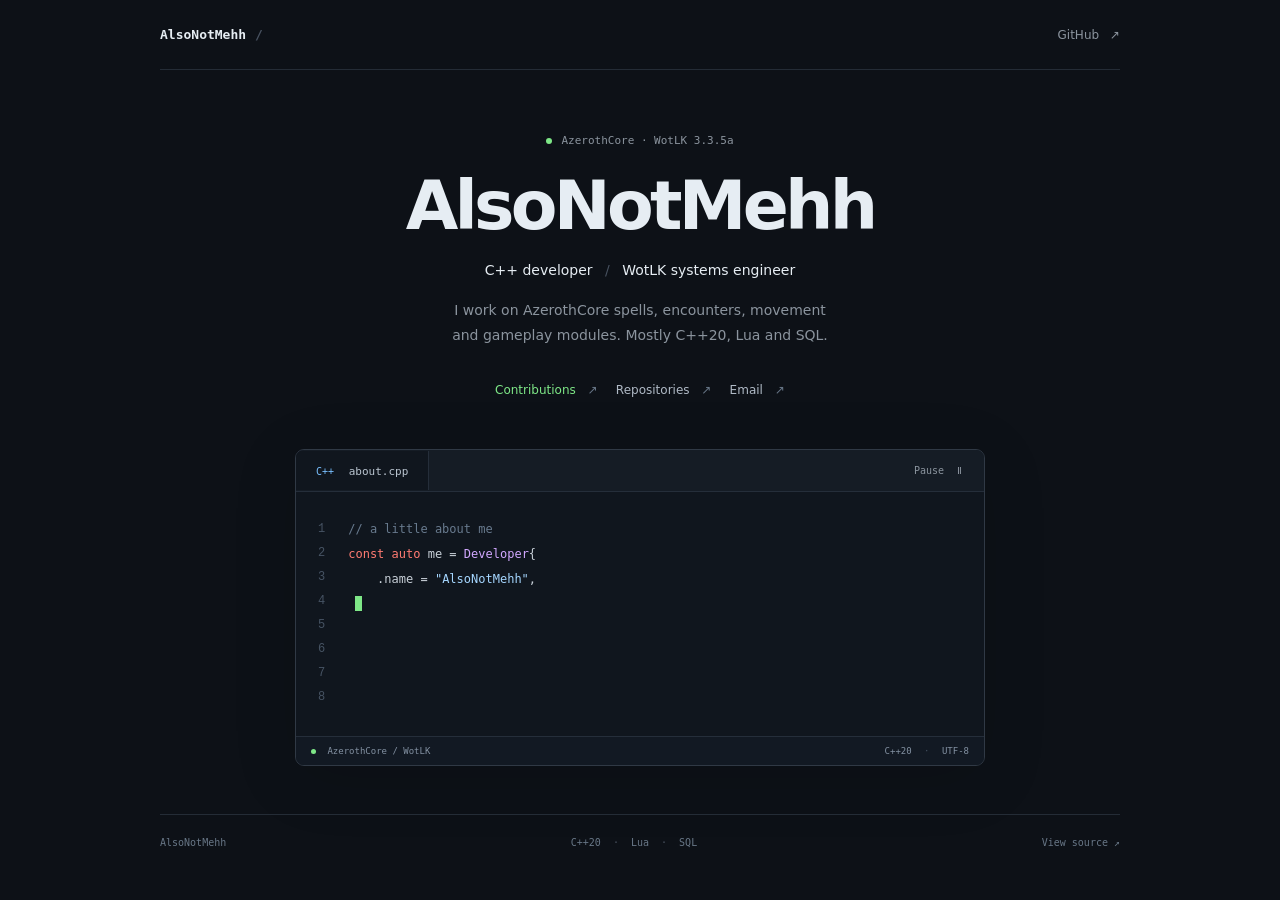
==== commit b3b27019: "Clean up portfolio design" ====
--- a/index.html
+++ b/index.html
@@ -10,18 +10,18 @@
   <meta property="og:type" content="website">
   <title>AlsoNotMehh — AzerothCore developer</title>
   <link rel="icon" href="assets/mark.svg" type="image/svg+xml">
-  <link rel="stylesheet" href="assets/styles.css?v=simple-1">
+  <link rel="stylesheet" href="assets/styles.css?v=editor-2">
 </head>
 <body>
   <a class="skip" href="#about">Skip to content</a>
   <header>
-    <a class="wordmark" href="./" aria-label="Home">mehh<span>_</span></a>
+    <a class="wordmark" href="./" aria-label="Home">AlsoNotMehh<span>/</span></a>
     <a class="quiet-link" href="https://github.com/AlsoNotMehh">GitHub <span aria-hidden="true">↗</span></a>
   </header>
   <main id="about">
     <section class="intro" aria-labelledby="name">
       <p class="eyebrow"><span class="dot" aria-hidden="true"></span> AzerothCore · WotLK 3.3.5a</p>
-      <h1 id="name">AlsoNotMehh<span class="period">.</span></h1>
+      <h1 id="name">AlsoNotMehh</h1>
       <p class="role">C++ developer <span> / </span> WotLK systems engineer</p>
       <p class="bio">I work on AzerothCore spells, encounters, movement<br class="desktop-break"> and gameplay modules. Mostly C++20, Lua and SQL.</p>
       <nav class="links" aria-label="Find my work">
@@ -30,35 +30,17 @@
         <a href="mailto:itsbrayanrodriguez@gmail.com">Email <span aria-hidden="true">↗</span></a>
       </nav>
     </section>
-    <section class="signal" aria-label="Spells, encounters and modules connected by C++">
-      <div class="signal-caption"><span>A FEW THINGS I WORK ON</span><span aria-hidden="true">C++</span></div>
-      <svg class="circuit" viewBox="0 0 800 240" fill="none" aria-hidden="true">
-        <defs>
-          <radialGradient id="halo"><stop stop-color="#bda4ff" stop-opacity=".1"/><stop offset="1" stop-color="#bda4ff" stop-opacity="0"/></radialGradient>
-          <filter id="glow"><feGaussianBlur stdDeviation="3"/></filter>
-        </defs>
-        <ellipse cx="400" cy="120" rx="180" ry="120" fill="url(#halo)"/>
-        <g class="grid-lines"><path d="M0 120H800M400 0V240M200 0V240M600 0V240" stroke="#1a202b" stroke-dasharray="2 8"/></g>
-        <g stroke="#303747" stroke-width="1.3">
-          <path d="M80 120H235L280 75H350"/><path d="M450 75H520L565 120H720"/>
-          <path d="M350 165H280L235 120"/><path d="M450 165H520L565 120"/>
-          <path d="M350 75L400 45L450 75V165L400 195L350 165Z"/>
-          <path d="M350 75L400 105L450 75M400 105V195" opacity=".45"/>
-        </g>
-        <path class="pulse pulse-a" d="M80 120H235L280 75H350" stroke="#bda4ff" stroke-width="2" stroke-dasharray="24 360"/>
-        <path class="pulse pulse-b" d="M450 165H520L565 120H720" stroke="#8bd5c3" stroke-width="2" stroke-dasharray="24 360"/>
-        <circle cx="80" cy="120" r="4" fill="#bda4ff"/>
-        <circle cx="720" cy="120" r="4" fill="#8bd5c3"/>
-        <circle class="core-glow" cx="400" cy="120" r="25" fill="#bda4ff" opacity=".1" filter="url(#glow)"/>
-        <text x="400" y="132" fill="#ede9f5" text-anchor="middle" font-family="monospace" font-size="30" letter-spacing="-2">{ }</text>
-        <g class="circuit-labels" fill="#707b8b" font-family="monospace" font-size="11" letter-spacing="2" text-anchor="middle">
-          <text x="148" y="157">SPELLS</text><text x="400" y="226">ENCOUNTERS</text><text x="652" y="157">MODULES</text>
-        </g>
-      </svg>
-      <button class="motion-toggle" type="button" aria-pressed="false" hidden>Pause animation</button>
+    <section class="editor" aria-label="A short introduction in code">
+      <div class="editor-bar">
+        <span class="file-tab"><span class="file-icon" aria-hidden="true">C++</span> about.cpp</span>
+        <button class="motion-toggle" type="button" aria-pressed="false" hidden>Pause <span aria-hidden="true">Ⅱ</span></button>
+      </div>
+      <div class="code-area" aria-hidden="true"><div class="line-numbers">1<br>2<br>3<br>4<br>5<br>6<br>7<br>8</div><pre><code id="typed-code"></code><span class="cursor"></span></pre></div>
+      <p class="sr-only">AlsoNotMehh. AzerothCore and WotLK developer. I work with C++20, Lua and SQL on spells, encounters and gameplay modules.</p>
+      <div class="editor-status"><span><span class="status-dot" aria-hidden="true"></span> AzerothCore / WotLK</span><span>C++20 <span class="status-divider">·</span> UTF-8</span></div>
     </section>
   </main>
   <footer><span>AlsoNotMehh</span><span>C++20 <i>·</i> Lua <i>·</i> SQL</span><a href="https://github.com/AlsoNotMehh/AlsoNotMehh">View source <span aria-hidden="true">↗</span></a></footer>
-  <script src="assets/app.js?v=simple-1"></script>
+  <script src="assets/app.js?v=editor-2"></script>
 </body>
 </html>
--- a/assets/styles.css
+++ b/assets/styles.css
@@ -1,6 +1,6 @@
-:root{color-scheme:dark;--bg:#0d1117;--ink:#eceff5;--muted:#8b94a5;--line:#242b36;--accent:#bda4ff;font-family:Inter,ui-sans-serif,system-ui,-apple-system,BlinkMacSystemFont,"Segoe UI",sans-serif;font-synthesis:none}
-*{box-sizing:border-box}body{margin:0;background:var(--bg);color:var(--ink);-webkit-font-smoothing:antialiased}a{color:inherit;text-decoration:none}button{font:inherit}a:focus-visible,button:focus-visible{outline:2px solid var(--accent);outline-offset:7px}header,main,footer{width:min(100% - 80px,960px);margin-inline:auto}header{display:flex;align-items:center;justify-content:space-between;padding:30px 0;border-bottom:1px solid var(--line)}.wordmark{font:700 17px ui-monospace,monospace;letter-spacing:-1px}.wordmark span{color:var(--accent)}.quiet-link{font-size:12px;color:var(--muted)}.quiet-link span{margin-left:8px;color:var(--accent)}.skip{position:absolute;top:-100px;left:20px}.skip:focus{top:15px;background:var(--bg);padding:12px;z-index:5}
-.intro{padding-top:100px;text-align:center}.eyebrow{display:flex;align-items:center;justify-content:center;gap:10px;margin:0 0 28px;font:11px ui-monospace,monospace;letter-spacing:.06em;color:var(--muted)}.dot{width:6px;height:6px;background:var(--accent);border-radius:50%;box-shadow:0 0 14px #bda4ff60}h1{margin:0;font-size:clamp(42px,7.9vw,82px);font-weight:650;line-height:1.08;letter-spacing:-.065em}.period{color:var(--accent)}.role{margin:24px 0 0;font-size:15px;font-weight:500;letter-spacing:-.015em}.role span{padding:0 10px;color:#495363}.bio{margin:25px auto 0;color:var(--muted);font-size:15px;line-height:1.9;max-width:600px}.links{display:flex;align-items:center;justify-content:center;gap:12px;margin-top:32px}.links a{display:flex;align-items:center;gap:24px;padding:12px 16px;border:1px solid var(--line);border-radius:5px;font-size:12px;transition:background .2s,border-color .2s}.links a:hover{border-color:#746291;background:#bda4ff0a}.links a span{color:var(--muted)}.links .primary{background:#bda4ff12;border-color:#bda4ff40;color:#d9c8ff}
-.signal{position:relative;max-width:800px;margin:80px auto 0;border-top:1px solid var(--line);padding-top:20px}.signal-caption{display:flex;justify-content:space-between;color:#667184;font:9px ui-monospace,monospace;letter-spacing:.12em}.circuit{display:block;width:100%;height:auto;margin:3px auto 0}.pulse{animation:trace 5s linear infinite}.pulse-b{animation-delay:-2.5s}.core-glow{animation:breathe 4s ease-in-out infinite}.motion-toggle{display:block;margin:0 auto;border:0;background:none;color:#747f90;font:10px ui-monospace,monospace;padding:8px;cursor:pointer}.motion-toggle:hover{color:var(--ink)}[hidden]{display:none!important}.paused .pulse,.paused .core-glow{animation-play-state:paused}@keyframes trace{from{stroke-dashoffset:384}to{stroke-dashoffset:0}}@keyframes breathe{0%,100%{opacity:.08}50%{opacity:.28}}footer{display:flex;align-items:center;justify-content:space-between;margin-top:52px;padding:23px 0 26px;border-top:1px solid var(--line);color:#788394;font:10px ui-monospace,monospace}footer i{font-style:normal;padding:0 8px;color:#424d5c}footer a:hover{color:var(--ink)}
-@media(min-height:1000px){.intro{padding-top:140px}.signal{margin-top:100px}}@media(max-width:600px){header,main,footer{width:calc(100% - 40px)}header{padding:24px 0}.intro{padding-top:76px}.eyebrow{font-size:10px;margin-bottom:25px}h1{font-size:clamp(37px,10vw,58px)}.role{font-size:12px;line-height:1.8;margin-top:20px}.role span{padding:0 4px}.bio{font-size:13px;line-height:1.9;max-width:340px}.desktop-break{display:none}.links{gap:8px;flex-wrap:wrap;margin-top:26px}.links a{font-size:11px;padding:11px 12px;gap:12px}.signal{margin-top:62px;padding-top:16px}.signal-caption{font-size:8px;letter-spacing:.04em}.circuit{min-height:160px}.circuit-labels{font-size:14px;letter-spacing:1px}footer{margin-top:40px;font-size:9px;flex-wrap:wrap;gap:20px}footer i{padding:0 4px}}
-@media(prefers-reduced-motion:reduce){.pulse,.core-glow{animation:none}.pulse{stroke-dasharray:none;opacity:.3}.links a{transition:none}}
+:root{color-scheme:dark;--bg:#0d1117;--ink:#e6edf3;--muted:#8b949e;--line:#242c36;--green:#7ee787;font-family:Inter,ui-sans-serif,system-ui,-apple-system,BlinkMacSystemFont,"Segoe UI",sans-serif;font-synthesis:none}
+*{box-sizing:border-box}body{margin:0;background:var(--bg);color:var(--ink);-webkit-font-smoothing:antialiased}a{color:inherit;text-decoration:none}button{font:inherit}a:focus-visible,button:focus-visible{outline:2px solid var(--green);outline-offset:5px}header,main,footer{width:min(100% - 64px,960px);margin-inline:auto}header{display:flex;align-items:center;justify-content:space-between;padding:27px 0;border-bottom:1px solid var(--line)}.wordmark{font:600 13px ui-monospace,monospace}.wordmark span{color:#485260;margin-left:9px}.quiet-link{font-size:12px;color:var(--muted)}.quiet-link span{margin-left:7px}.quiet-link:hover{color:var(--ink)}.skip{position:absolute;top:-100px;left:20px}.skip:focus{top:15px;background:var(--bg);padding:12px;z-index:5}
+.intro{padding-top:64px;text-align:center}.eyebrow{display:flex;align-items:center;justify-content:center;gap:9px;margin:0 0 20px;font:11px ui-monospace,monospace;color:var(--muted)}.dot{width:6px;height:6px;background:var(--green);border-radius:50%}h1{margin:0;font-size:clamp(42px,6vw,68px);font-weight:650;line-height:1.15;letter-spacing:-.055em}.role{margin:17px 0 0;font-size:14px;font-weight:500}.role span{padding:0 8px;color:#485260}.bio{margin:20px auto 0;color:var(--muted);font-size:14px;line-height:1.8;max-width:570px}.links{display:flex;align-items:center;justify-content:center;gap:18px;margin-top:25px}.links a{display:flex;align-items:center;gap:12px;padding:9px 0;font-size:12px;color:#b0bac6;border-bottom:1px solid transparent;transition:color .2s,border-color .2s}.links a:hover{color:var(--ink);border-color:#566372}.links a span{color:#677687}.links .primary{color:var(--green)}
+.editor{max-width:690px;margin:42px auto 0;border:1px solid #303945;border-radius:9px;background:#10161e;overflow:hidden;box-shadow:0 12px 65px #00000020}.editor-bar{display:flex;align-items:center;justify-content:space-between;min-height:42px;background:#151c25;border-bottom:1px solid #252e3a;padding-right:14px}.file-tab{padding:14px 20px 12px;border-right:1px solid #252e3a;background:#10161e;font:11px ui-monospace,monospace;color:#bac5d0}.file-icon{color:#79c0ff;font-size:10px;margin-right:8px}.motion-toggle{padding:6px 8px;border:0;background:transparent;cursor:pointer;color:#8b949e;font:10px ui-monospace,monospace}.motion-toggle:hover{color:var(--ink)}.motion-toggle span{margin-left:7px}.code-area{display:flex;padding:25px 22px 27px;gap:23px;min-height:242px;overflow-x:auto;font:12px/24px "Cascadia Code",Consolas,"Liberation Mono",monospace}.line-numbers{color:#465363;text-align:right;user-select:none;flex:none}.code-area pre{margin:0;white-space:pre;font:inherit;color:#c9d1d9}.comment{color:#687a8e}.keyword{color:#ff7b72}.type{color:#d2a8ff}.string{color:#a5d6ff}.property{color:#c9d1d9}.cursor{display:inline-block;width:7px;height:15px;vertical-align:-3px;background:#7ee787;animation:blink 1.1s steps(1) infinite}.paused .cursor{animation-play-state:paused}.editor-status{border-top:1px solid #252e3a;display:flex;justify-content:space-between;align-items:center;padding:9px 15px;font:9px ui-monospace,monospace;color:#8492a3;background:#121923}.status-dot{display:inline-block;width:5px;height:5px;background:#7ee787;border-radius:50%;margin-right:6px}.status-divider{padding:0 7px;color:#465363}.sr-only{position:absolute;width:1px;height:1px;padding:0;margin:-1px;overflow:hidden;clip:rect(0,0,0,0);white-space:nowrap;border:0}[hidden]{display:none!important}@keyframes blink{50%{opacity:0}}footer{display:flex;align-items:center;justify-content:space-between;margin-top:48px;padding:22px 0 25px;border-top:1px solid var(--line);color:#687787;font:10px ui-monospace,monospace}footer i{font-style:normal;padding:0 6px;color:#485260}footer a:hover{color:var(--ink)}
+@media(max-width:600px){header,main,footer{width:calc(100% - 40px)}header{padding:23px 0}.wordmark{font-size:12px}.intro{padding-top:48px}.eyebrow{font-size:10px;margin-bottom:18px}h1{font-size:clamp(37px,10.5vw,58px)}.role{font-size:11px;line-height:1.8;margin-top:16px}.role span{padding:0 4px}.bio{font-size:13px;line-height:1.8;max-width:340px}.desktop-break{display:none}.links{gap:18px;margin-top:19px}.links a{font-size:11px;gap:7px}.editor{margin-top:30px}.code-area{padding:18px 12px 20px;gap:12px;font-size:10px;line-height:23px;min-height:222px}.file-tab{padding-left:14px}.editor-status{font-size:8px;padding:9px 12px}footer{margin-top:32px;font-size:9px;flex-wrap:wrap;gap:18px}footer i{padding:0 3px}}
+@media(prefers-reduced-motion:reduce){.cursor{animation:none}.links a{transition:none}}
